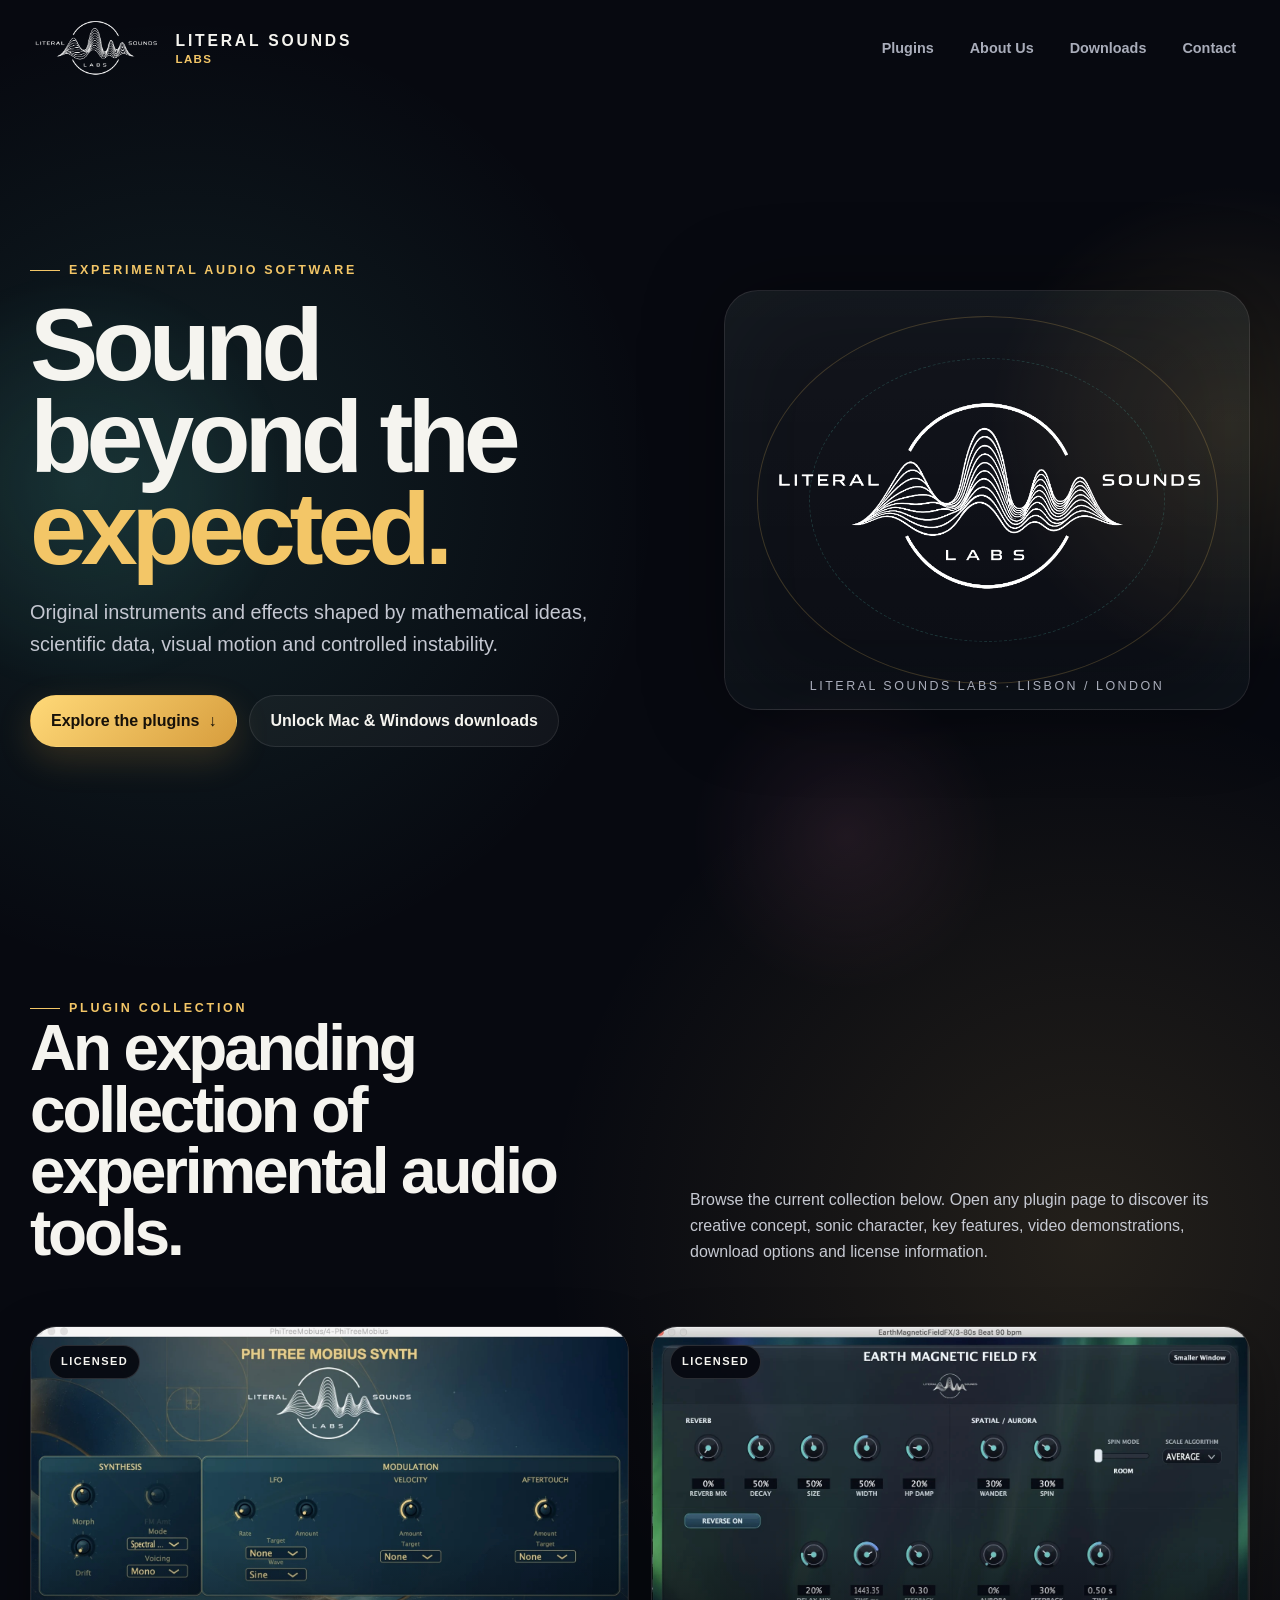
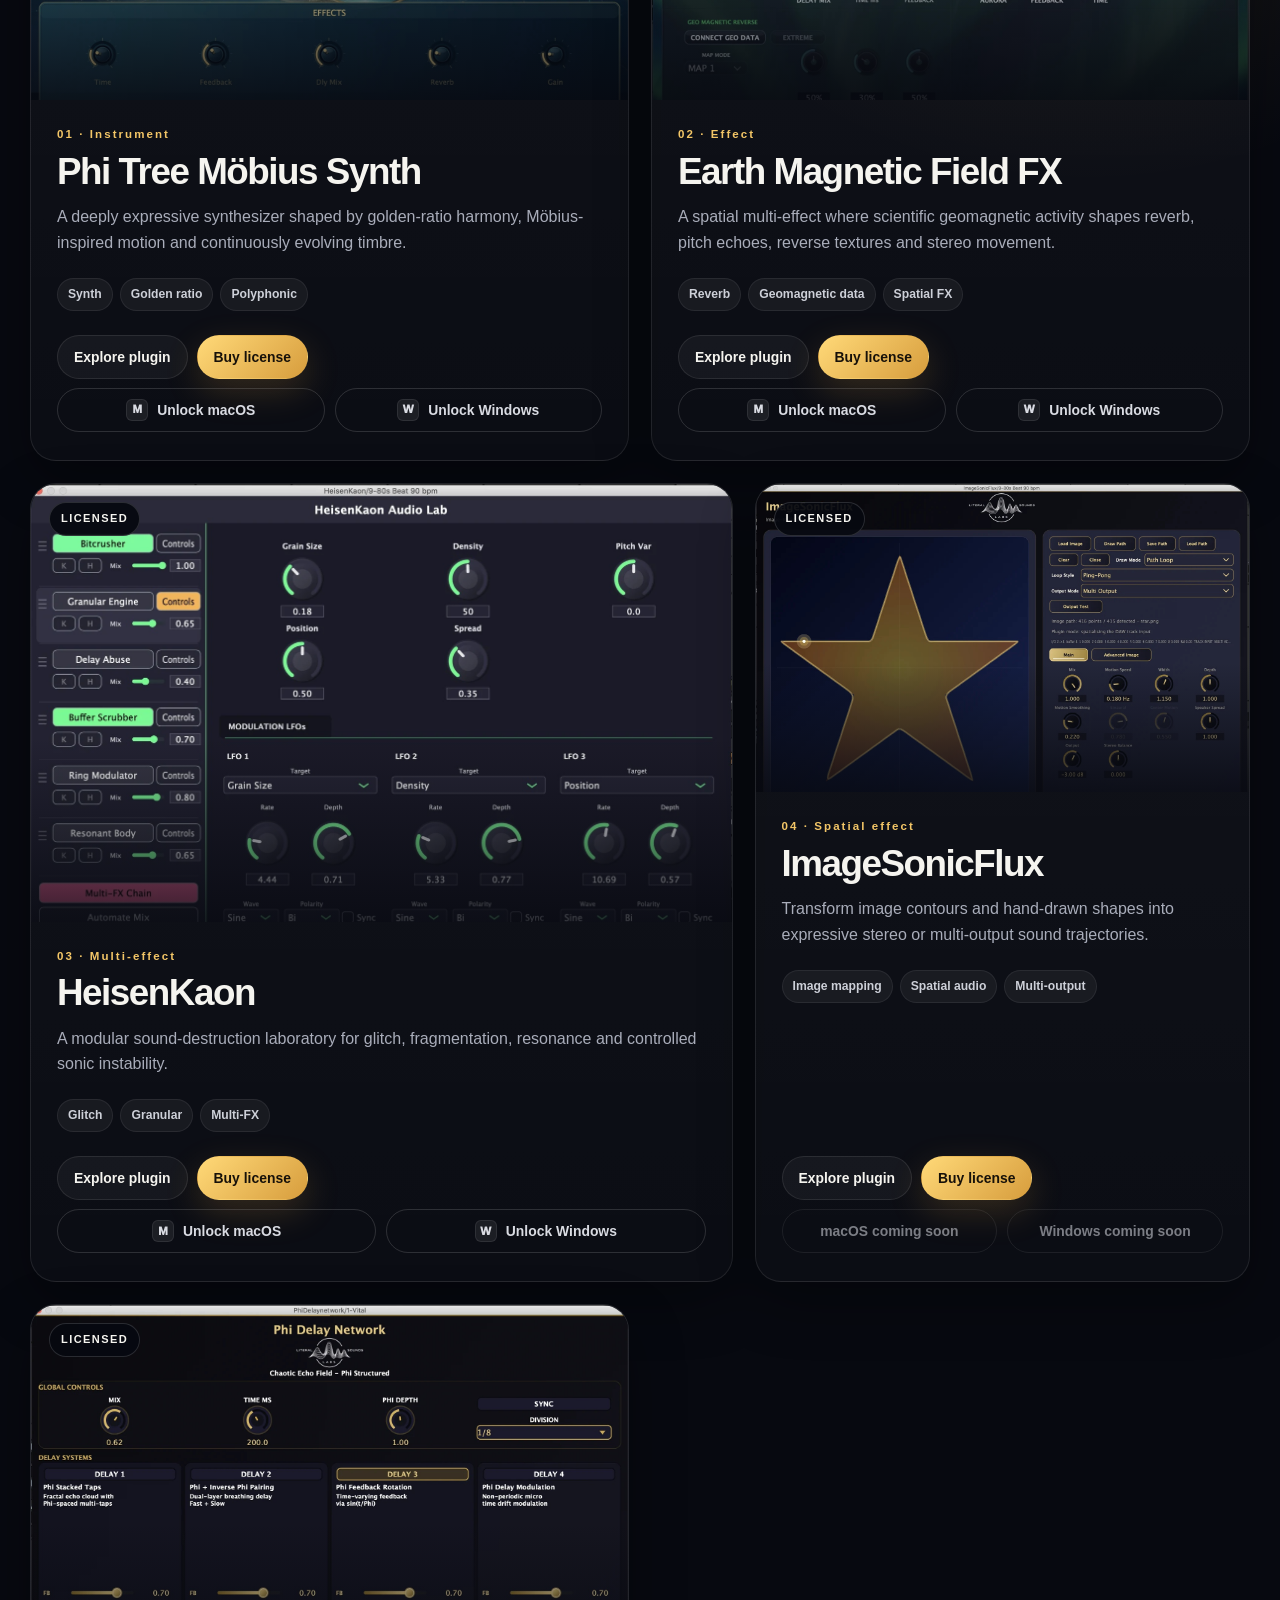
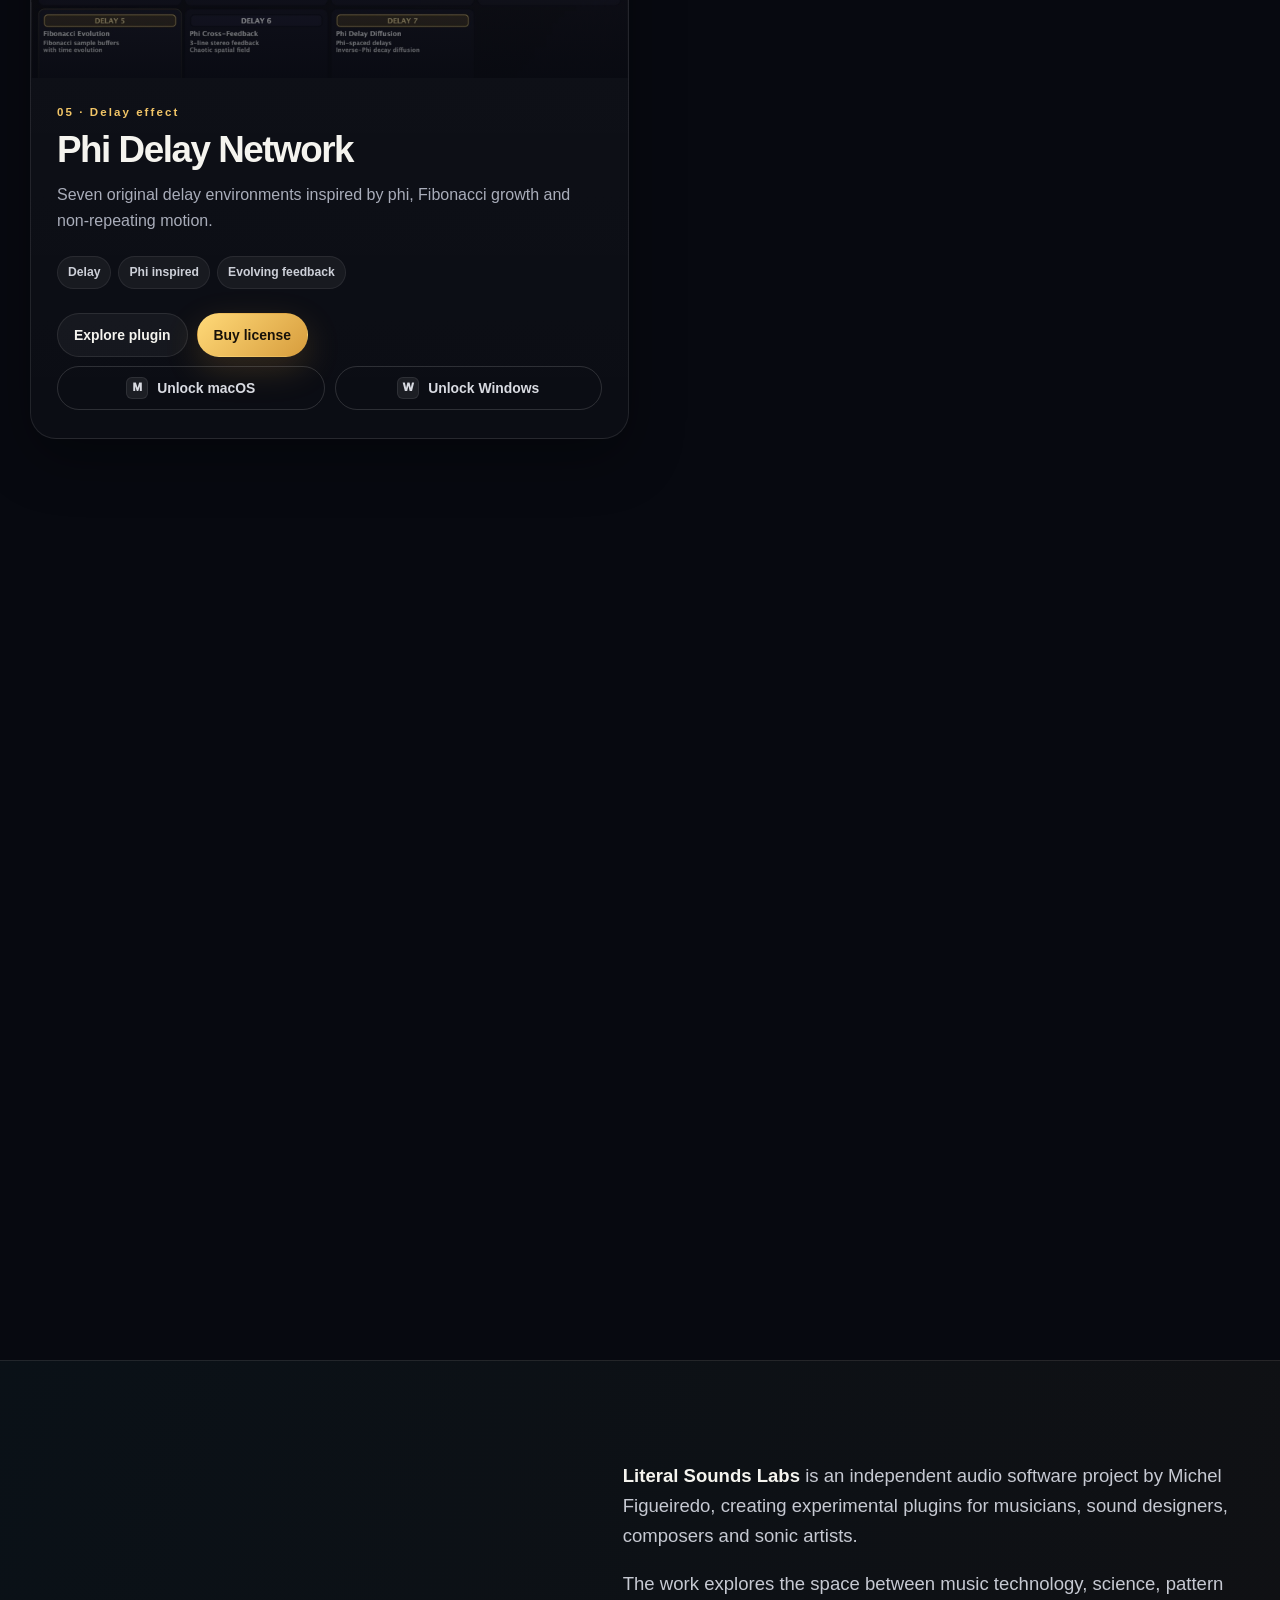
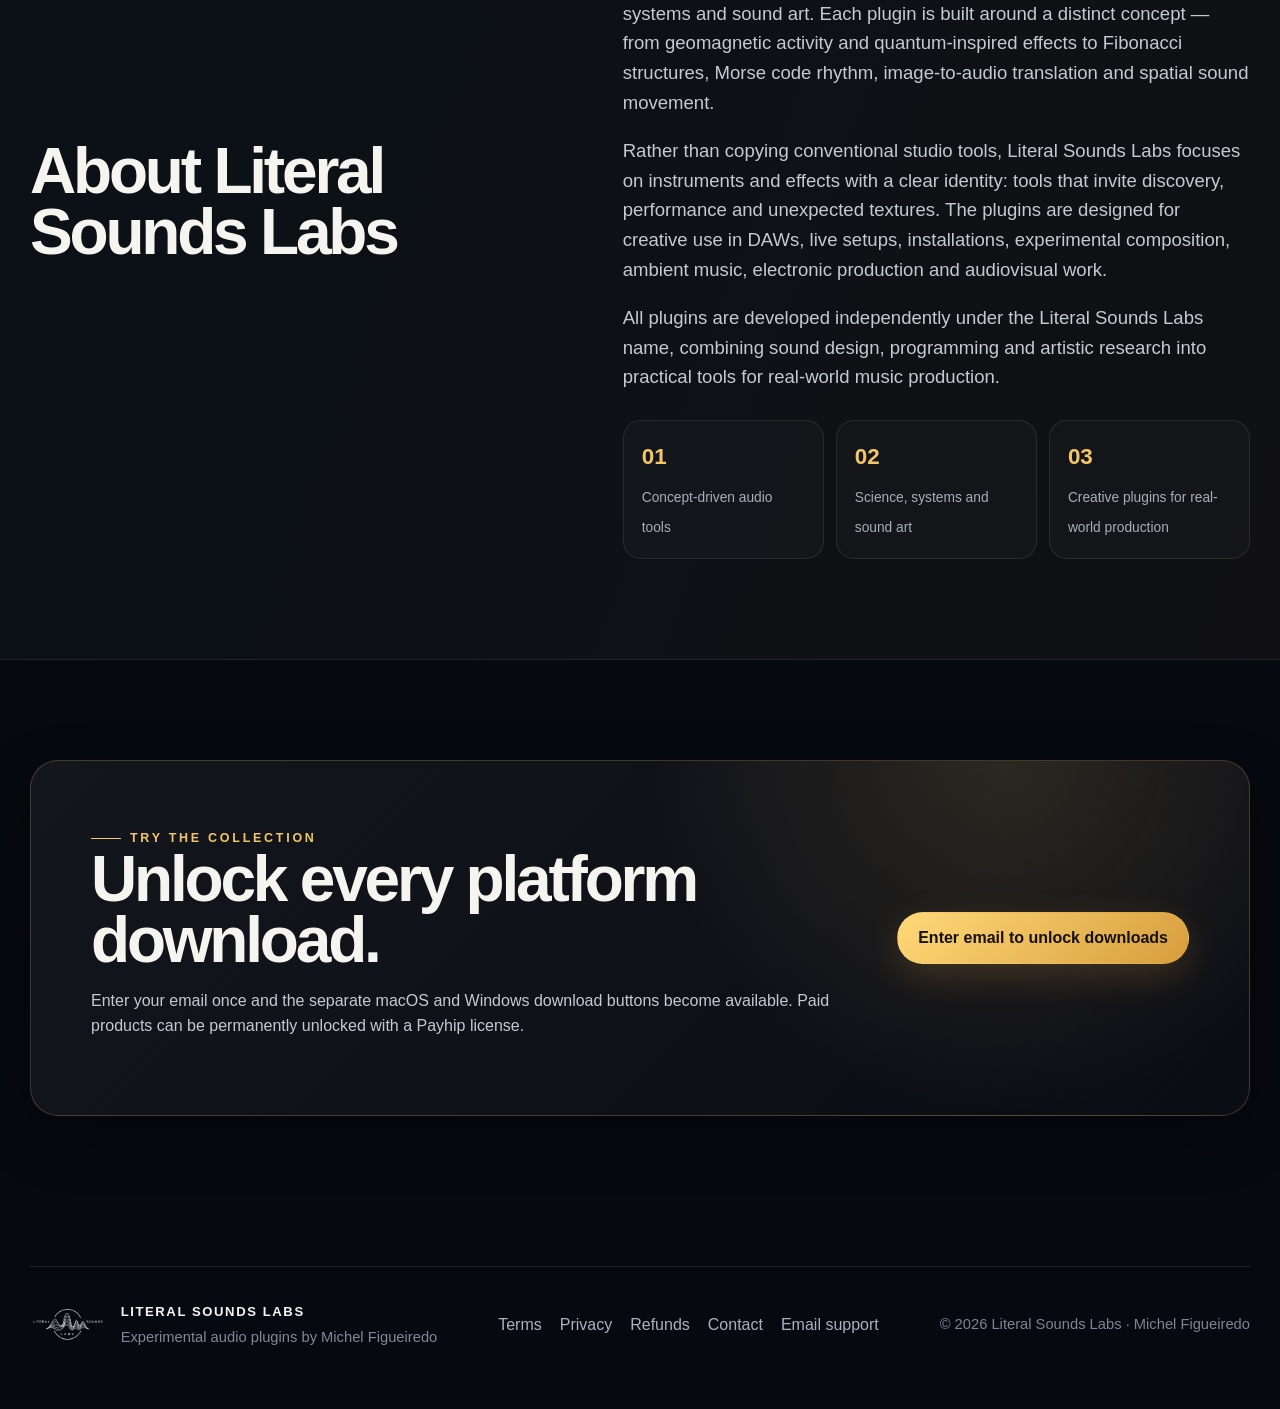
==== index.html @ cd0e37f1 "Add files via upload" ====
<!DOCTYPE html>

<html lang="en">
<head>
<meta charset="utf-8"/>
<meta content="width=device-width, initial-scale=1" name="viewport"/>
<meta content="#090b12" name="theme-color"/>
<meta content="Experimental audio plugins by Literal Sounds Labs: geometry, data, instability and sound." name="description"/>
<meta content="Literal Sounds Labs — Audio Plugins" property="og:title"/>
<meta content="Experimental audio plugins by Literal Sounds Labs: geometry, data, instability and sound." property="og:description"/>
<meta content="website" property="og:type"/>
<title>Literal Sounds Labs — Audio Plugins</title>
<link href="favicon.svg" rel="icon" type="image/svg+xml"/>
<link href="assets/styles.css" rel="stylesheet"/>
</head>
<body class="">
<header class="site-header" id="siteHeader">
<nav aria-label="Main navigation" class="nav">
<a aria-label="Literal Sounds Labs home" class="brand" href="index.html">
<img alt="Literal Sounds Labs logo" class="brand-logo" src="literalSoundsLogo.png"/>
<span class="brand-label"><strong>Literal Sounds</strong><span>Labs</span></span>
</a>
<div class="nav-links"><a href="index.html#plugins">Plugins</a><a class="optional-link" href="index.html#about">About Us</a><a class="optional-link" href="index.html#downloads">Downloads</a><a class="contact-nav-link" href="contact.html">Contact</a></div>
</nav>
</header>
<section class="hero" id="top">
<div class="orb orb-a"></div><div class="orb orb-b"></div><div class="orb orb-c"></div>
<div class="hero-grid section-inner">
<div class="hero-copy reveal">
<span class="eyebrow">Experimental audio software</span>
<h1>Sound beyond the <em>expected.</em></h1>
<p>Original instruments and effects shaped by mathematical ideas, scientific data, visual motion and controlled instability.</p>
<div class="hero-actions">
<a class="btn btn-primary" href="#plugins">Explore the plugins <span aria-hidden="true">↓</span></a>
<button class="btn btn-secondary" onclick="openUnlockDialog('')" type="button">Unlock Mac &amp; Windows downloads</button>
</div>
</div>
<div aria-hidden="true" class="hero-visual reveal">
<div class="hero-logo-panel">
<img alt="Literal Sounds Labs logo" src="literalSoundsLogo.png"/>
<div class="signal-caption">Literal Sounds Labs · Lisbon / London</div>
</div>
</div>
</div>
</section>
<main class="page-shell">
<section class="section" id="plugins">
<div class="section-inner">
<div class="collection-intro reveal">
<div>
<span class="eyebrow">Plugin collection</span>
<h2>An expanding collection of experimental audio tools.</h2>
</div>
<p>Browse the current collection below. Open any plugin page to discover its creative concept, sonic character, key features, video demonstrations, download options and license information.</p>
</div>
<div class="grid-12">
<article class="plugin-card reveal">
<div class="card-media">
<img alt="Phi Tree Möbius Synth plugin interface" loading="lazy" src="assets/phi-tree-mobius-synth.jpg"/>
<span class="card-badge">Licensed</span>
</div>
<div class="card-body">
<span class="card-index">01 · Instrument</span>
<h3>Phi Tree Möbius Synth</h3>
<p>A deeply expressive synthesizer shaped by golden-ratio harmony, Möbius-inspired motion and continuously evolving timbre.</p>
<div class="chips"><span class="chip">Synth</span><span class="chip">Golden ratio</span><span class="chip">Polyphonic</span></div>
<div class="card-actions">
<a class="btn btn-secondary" href="plugins/phi-tree-mobius/">Explore plugin</a>
<div class="platform-downloads compact"><button class="btn btn-ghost platform-button" data-download-trigger="" data-href="https://downloads.literalsoundslabs.com/downloads/Mac/PhiTreeMobiusSynth/PhiTreeMobiusSynth-MacOS.zip" data-locked-label="Unlock macOS" data-platform="macos" data-unlocked-label="Download macOS" type="button">Unlock macOS</button><button class="btn btn-ghost platform-button" data-download-trigger="" data-href="https://downloads.literalsoundslabs.com/downloads/Windows/PhiTreeMobiusSynth/PhiTreeMobiusSynth-Windows.zip" data-locked-label="Unlock Windows" data-platform="windows" data-unlocked-label="Download Windows" type="button">Unlock Windows</button></div>
<a class="btn btn-primary" href="https://payhip.com/b/UputO" rel="noopener" target="_blank">Buy license</a>
</div>
</div>
</article>
<article class="plugin-card reveal">
<div class="card-media">
<img alt="Earth Magnetic Field FX plugin interface" loading="lazy" src="assets/emf-fx.jpg"/>
<span class="card-badge">Licensed</span>
</div>
<div class="card-body">
<span class="card-index">02 · Effect</span>
<h3>Earth Magnetic Field FX</h3>
<p>A spatial multi-effect where scientific geomagnetic activity shapes reverb, pitch echoes, reverse textures and stereo movement.</p>
<div class="chips"><span class="chip">Reverb</span><span class="chip">Geomagnetic data</span><span class="chip">Spatial FX</span></div>
<div class="card-actions">
<a class="btn btn-secondary" href="plugins/emf-fx/">Explore plugin</a>
<div class="platform-downloads compact"><button class="btn btn-ghost platform-button" data-download-trigger="" data-href="https://downloads.literalsoundslabs.com/downloads/Mac/EarthMagneticFieldFX/EarthMagneticFieldFX-MacOS.zip" data-locked-label="Unlock macOS" data-platform="macos" data-unlocked-label="Download macOS" type="button">Unlock macOS</button><button class="btn btn-ghost platform-button" data-download-trigger="" data-href="https://downloads.literalsoundslabs.com/downloads/Windows/EarthMagneticFieldFX/EarthMagneticFieldFX-Windows.zip" data-locked-label="Unlock Windows" data-platform="windows" data-unlocked-label="Download Windows" type="button">Unlock Windows</button></div>
<a class="btn btn-primary" href="https://payhip.com/b/wJB0x" rel="noopener" target="_blank">Buy license</a>
</div>
</div>
</article>
<article class="plugin-card reveal">
<div class="card-media">
<img alt="HeisenKaon Audio Lab plugin interface" loading="lazy" src="assets/heisenkaon.jpg"/>
<span class="card-badge">Licensed</span>
</div>
<div class="card-body">
<span class="card-index">03 · Multi-effect</span>
<h3>HeisenKaon</h3>
<p>A modular sound-destruction laboratory for glitch, fragmentation, resonance and controlled sonic instability.</p>
<div class="chips"><span class="chip">Glitch</span><span class="chip">Granular</span><span class="chip">Multi-FX</span></div>
<div class="card-actions">
<a class="btn btn-secondary" href="plugins/heisenkaon/">Explore plugin</a>
<div class="platform-downloads compact"><button class="btn btn-ghost platform-button" data-download-trigger="" data-href="https://downloads.literalsoundslabs.com/downloads/Mac/HeisenKaon/HeisenKaon-MacOS.zip" data-locked-label="Unlock macOS" data-platform="macos" data-unlocked-label="Download macOS" type="button">Unlock macOS</button><button class="btn btn-ghost platform-button" data-download-trigger="" data-href="https://downloads.literalsoundslabs.com/downloads/Windows/HeisenKaon/HeisenKaon-Windows.zip" data-locked-label="Unlock Windows" data-platform="windows" data-unlocked-label="Download Windows" type="button">Unlock Windows</button></div>
<a class="btn btn-primary" href="https://payhip.com/b/tfrmU" rel="noopener" target="_blank">Buy license</a>
</div>
</div>
</article>
<article class="plugin-card reveal">
<div class="card-media">
<img alt="ImageSonicFlux plugin interface with a star path" loading="lazy" src="assets/image-sonic-flux.jpg"/>
<span class="card-badge">Licensed</span>
</div>
<div class="card-body">
<span class="card-index">04 · Spatial effect</span>
<h3>ImageSonicFlux</h3>
<p>Transform image contours and hand-drawn shapes into expressive stereo or multi-output sound trajectories.</p>
<div class="chips"><span class="chip">Image mapping</span><span class="chip">Spatial audio</span><span class="chip">Multi-output</span></div>
<div class="card-actions">
<a class="btn btn-secondary" href="plugins/image-sonic-flux/">Explore plugin</a>
<div class="platform-downloads compact"><button class="btn btn-ghost platform-button unavailable-download" disabled="" type="button">macOS coming soon</button><button class="btn btn-ghost platform-button unavailable-download" disabled="" type="button">Windows coming soon</button></div>
<a class="btn btn-primary" href="https://payhip.com/b/Zqare" rel="noopener" target="_blank">Buy license</a>
</div>
</div>
</article>
<article class="plugin-card reveal">
<div class="card-media">
<img alt="Phi Delay Network plugin interface" loading="lazy" src="assets/phi-delay-network.jpg"/>
<span class="card-badge">Licensed</span>
</div>
<div class="card-body">
<span class="card-index">05 · Delay effect</span>
<h3>Phi Delay Network</h3>
<p>Seven original delay environments inspired by phi, Fibonacci growth and non-repeating motion.</p>
<div class="chips"><span class="chip">Delay</span><span class="chip">Phi inspired</span><span class="chip">Evolving feedback</span></div>
<div class="card-actions">
<a class="btn btn-secondary" href="plugins/phi-delay-network/">Explore plugin</a>
<div class="platform-downloads compact"><button class="btn btn-ghost platform-button" data-download-trigger="" data-href="https://downloads.literalsoundslabs.com/downloads/Mac/PhiDelayNetwork/PhiDelayNetwork-MacOS.zip" data-locked-label="Unlock macOS" data-platform="macos" data-unlocked-label="Download macOS" type="button">Unlock macOS</button><button class="btn btn-ghost platform-button" data-download-trigger="" data-href="https://downloads.literalsoundslabs.com/downloads/Windows/PhiDelayNetwork/PhiDelayNetwork-Windows.zip" data-locked-label="Unlock Windows" data-platform="windows" data-unlocked-label="Download Windows" type="button">Unlock Windows</button></div>
<a class="btn btn-primary" href="https://payhip.com/b/w4rlF" rel="noopener" target="_blank">Buy license</a>
</div>
</div>
</article>
<article class="plugin-card reveal">
<div class="card-media">
<img alt="Morse Code Rhythmizer audio effect interface" loading="lazy" src="assets/morse-code-rhythmizer.jpg"/>
<span class="card-badge free">Free</span>
</div>
<div class="card-body">
<span class="card-index">06 · Free audio effect</span>
<h3>Morse Code Rhythmizer</h3>
<p>Transform incoming audio into Morse-code-driven rhythmic patterns without generating any sound of its own.</p>
<div class="chips"><span class="chip">Free</span><span class="chip">Audio effect</span><span class="chip">Morse rhythm</span></div>
<div class="card-actions">
<a class="btn btn-secondary" href="plugins/morse-code-rhythmizer/">Explore plugin</a>
<div class="platform-downloads compact"><button class="btn btn-ghost platform-button" data-download-trigger="" data-href="https://downloads.literalsoundslabs.com/downloads/Mac/MorseRhythmizer/MorseRhythmizer-MacOS.zip" data-locked-label="Unlock macOS" data-platform="macos" data-unlocked-label="Download macOS" type="button">Unlock macOS</button><button class="btn btn-ghost platform-button" data-download-trigger="" data-href="https://downloads.literalsoundslabs.com/downloads/Windows/MorseRhythmizer/MorseRhythmizer-Windows.zip" data-locked-label="Unlock Windows" data-platform="windows" data-unlocked-label="Download Windows" type="button">Unlock Windows</button></div>
</div>
</div>
</article>
<article class="plugin-card reveal">
<div class="card-media">
<img alt="Morse Code Sonifier synthesizer interface" loading="lazy" src="assets/morse-code-sonifier.jpg"/>
<span class="card-badge">Licensed</span>
</div>
<div class="card-body">
<span class="card-index">07 · Instrument</span>
<h3>Morse Code Sonifier</h3>
<p>A three-oscillator synthesizer that turns text and Morse code into playable rhythmic sequences, layered drums and evolving modulation.</p>
<div class="chips"><span class="chip">Synth</span><span class="chip">Morse code</span><span class="chip">Sequencer</span></div>
<div class="card-actions">
<a class="btn btn-secondary" href="plugins/morse-code-sonifier/">Explore plugin</a>
<div class="platform-downloads compact"><button class="btn btn-ghost platform-button" data-download-trigger="" data-href="https://downloads.literalsoundslabs.com/downloads/Mac/MorseSonifier/MorseSonifier-MacOS.zip" data-locked-label="Unlock macOS" data-platform="macos" data-unlocked-label="Download macOS" type="button">Unlock macOS</button><button class="btn btn-ghost platform-button" data-download-trigger="" data-href="https://downloads.literalsoundslabs.com/downloads/Windows/MorseSonifier/MorseSonifier-Windows.zip" data-locked-label="Unlock Windows" data-platform="windows" data-unlocked-label="Download Windows" type="button">Unlock Windows</button></div>
<a class="btn btn-primary" href="https://payhip.com/b/F7Gh2" rel="noopener" target="_blank">Buy license</a>
</div>
</div>
</article>
</div>
</div>
</section>
<section class="section manifesto" id="about">
<div class="section-inner manifesto-grid">
<h2 class="reveal">About Literal Sounds Labs</h2>
<div class="manifesto-copy reveal">
<p><strong>Literal Sounds Labs</strong> is an independent audio software project by Michel Figueiredo, creating experimental plugins for musicians, sound designers, composers and sonic artists.</p>
<p>The work explores the space between music technology, science, pattern systems and sound art. Each plugin is built around a distinct concept — from geomagnetic activity and quantum-inspired effects to Fibonacci structures, Morse code rhythm, image-to-audio translation and spatial sound movement.</p>
<p>Rather than copying conventional studio tools, Literal Sounds Labs focuses on instruments and effects with a clear identity: tools that invite discovery, performance and unexpected textures. The plugins are designed for creative use in DAWs, live setups, installations, experimental composition, ambient music, electronic production and audiovisual work.</p>
<p>All plugins are developed independently under the Literal Sounds Labs name, combining sound design, programming and artistic research into practical tools for real-world music production.</p>
<div class="principles">
<div class="principle"><b>01</b><span>Concept-driven audio tools</span></div>
<div class="principle"><b>02</b><span>Science, systems and sound art</span></div>
<div class="principle"><b>03</b><span>Creative plugins for real-world production</span></div>
</div>
</div>
</div>
</section>
<section class="section" id="downloads">
<div class="section-inner">
<div class="unlock-cta reveal">
<div>
<span class="eyebrow">Try the collection</span>
<h2 id="unlockTitle">Unlock every platform download.</h2>
<p id="unlockText">Enter your email once and the separate macOS and Windows download buttons become available. Paid products can be permanently unlocked with a Payhip license.</p>
</div>
<button class="btn btn-primary" onclick="openUnlockDialog('')" type="button">Enter email to unlock downloads</button>
</div>
</div>
</section>
</main>
<footer>
<div class="footer-inner">
<div class="footer-brand">
<img alt="Literal Sounds Labs logo" src="literalSoundsLogo.png"/>
<div class="footer-brand-text">
<strong>Literal Sounds Labs</strong>
<span>Experimental audio plugins by Michel Figueiredo</span>
</div>
</div>
<div class="footer-links"><a href="terms.html">Terms</a><a href="privacy.html">Privacy</a><a href="refund.html">Refunds</a><a href="contact.html">Contact</a><a href="mailto:support@literalsoundslabs.com">Email support</a></div>
<div class="footer-meta">© <span id="year"></span> Literal Sounds Labs · Michel Figueiredo</div>
</div>
</footer>
<dialog aria-labelledby="unlockDialogTitle" id="unlockDialog">
<button aria-label="Close email form" class="dialog-close" type="button">×</button>
<div class="unlock-content">
<span class="eyebrow">Download access</span>
<h2 id="unlockDialogTitle">Unlock the plugins.</h2>
<p>Enter your email once to reveal the macOS and Windows download buttons across the entire website.</p>
<form class="email-form" id="emailForm">
<label for="emailInput">Email address</label>
<input autocomplete="email" id="emailInput" name="email" placeholder="you@example.com" required="" type="email"/>
<button class="btn btn-primary" id="submitEmail" type="submit">Unlock downloads</button>
<p class="form-note">By continuing, you agree that Literal Sounds Labs may store this email for download access and occasional product news.</p>
<p aria-live="polite" class="form-message" id="formMessage"></p>
</form>
</div>
</dialog>
<script src="assets/site.js"></script>
</body>
</html>
---- assets/styles.css ----
:root {
  color-scheme: dark;
  --bg: #070910;
  --bg-soft: #0d1019;
  --panel: rgba(17, 20, 31, .78);
  --panel-solid: #11141f;
  --text: #f5f4ef;
  --muted: #a9adba;
  --gold: #f3c667;
  --gold-2: #d79d3d;
  --cyan: #65e4d3;
  --pink: #f18bb6;
  --line: rgba(255, 255, 255, .09);
  --radius: 26px;
  --shadow: 0 20px 56px rgba(0, 0, 0, .32);
  --max: 1220px;
}
* { box-sizing: border-box; }
html { scroll-behavior: smooth; }
body {
  margin: 0; min-width: 320px; color: var(--text);
  background:
    radial-gradient(circle at 14% 8%, rgba(101, 228, 211, .11), transparent 30rem),
    radial-gradient(circle at 85% 20%, rgba(243, 198, 103, .12), transparent 34rem),
    var(--bg);
  font-family: Inter, ui-sans-serif, -apple-system, BlinkMacSystemFont, "Segoe UI", sans-serif;
  line-height: 1.6; overflow-x: hidden;
}
body::before {
  content: ""; position: fixed; inset: 0; pointer-events: none; opacity: .026; z-index: 99;
  background-image: repeating-linear-gradient(0deg, rgba(255,255,255,.35) 0 1px, transparent 1px 4px),
                    repeating-linear-gradient(90deg, rgba(255,255,255,.2) 0 1px, transparent 1px 5px);
  background-size: 4px 4px, 5px 5px; transform: translateZ(0);
}
a { color: inherit; }
button, input { font: inherit; } button { color: inherit; }
img { max-width: 100%; }
:focus-visible { outline: 3px solid var(--cyan); outline-offset: 4px; }
.site-header { position: sticky; top: 0; z-index: 70; border-bottom: 1px solid transparent; transition: background .25s ease, border-color .25s ease; }
.site-header.scrolled { background: rgba(7, 9, 16, .95); border-color: var(--line); box-shadow: 0 8px 30px rgba(0,0,0,.2); }
.nav { width: min(calc(100% - 40px), var(--max)); min-height: 98px; margin: auto; display: flex; align-items: center; justify-content: space-between; gap: 24px; }
.brand { display: inline-flex; align-items: center; gap: 14px; text-decoration: none; white-space: nowrap; }
.brand-logo { display: block; height: 74px; width: auto; flex: 0 0 auto; }
.brand-label { display: inline-flex; flex-direction: column; line-height: 1; gap: 5px; text-transform: uppercase; letter-spacing: .12em; font-size: .72rem; font-weight: 900; }
.brand-label strong { font-size: .98rem; letter-spacing: .18em; color: var(--text); }
.brand-label span { color: var(--gold); }
.nav-links { display: flex; align-items: center; gap: 8px; flex-wrap: wrap; }
.nav-links a { text-decoration: none; color: var(--muted); padding: 10px 14px; border-radius: 999px; font-size: .9rem; font-weight: 700; }
.nav-links a:hover { color: var(--text); background: rgba(255,255,255,.06); }
.page-shell { position: relative; z-index: 2; }
.section { padding: 100px 20px; }
.section-tight { padding: 70px 20px; }
.section-inner { width: min(100%, var(--max)); margin: auto; }
.eyebrow { display: inline-flex; align-items: center; gap: 9px; color: var(--gold); font-size: .78rem; text-transform: uppercase; letter-spacing: .22em; font-weight: 900; }
.eyebrow::before { content: ""; width: 30px; height: 1px; background: currentColor; }
h1, h2, h3, p { margin-top: 0; }
h1 { font-size: clamp(3rem, 8vw, 6.8rem); line-height: .9; letter-spacing: -.06em; margin: 18px 0 22px; }
h1 em { color: var(--gold); font-style: normal; }
h2 { font-size: clamp(2.2rem, 5vw, 4.4rem); line-height: .96; letter-spacing: -.05em; margin-bottom: 16px; }
h3 { font-size: 1.25rem; letter-spacing: -.02em; }
p { color: #c6c9d2; }
.hero { min-height: 88svh; display: grid; place-items: center; position: relative; padding: 90px 20px 80px; }
.hero-grid { width: min(100%, var(--max)); display: grid; grid-template-columns: 1.08fr .92fr; gap: clamp(34px, 6vw, 90px); align-items: center; }
.hero-copy > p { max-width: 700px; color: #c4c7d1; font-size: clamp(1.05rem, 1.9vw, 1.24rem); }
.hero-actions { display: flex; gap: 12px; flex-wrap: wrap; margin-top: 34px; }
.btn { min-height: 50px; display: inline-flex; align-items: center; justify-content: center; gap: 9px; padding: 12px 20px; border: 1px solid transparent; border-radius: 999px; text-decoration: none; font-weight: 850; cursor: pointer; transition: transform .2s ease, background .2s ease, border-color .2s ease, opacity .2s ease; }
.btn:hover { transform: translateY(-2px); }
.btn-primary { background: linear-gradient(135deg, #ffd978, var(--gold-2)); color: #171109; box-shadow: 0 12px 35px rgba(215,157,61,.2); }
.btn-secondary { background: rgba(255,255,255,.045); border-color: var(--line); color: var(--text); }
.btn-ghost { background: transparent; border-color: rgba(255,255,255,.14); color: #d9dbe2; }
.btn[disabled] { opacity: .55; cursor: default; }
.orb { position: absolute; border-radius: 50%; pointer-events: none; opacity: .62; animation: float 11s ease-in-out infinite; z-index: -2; will-change: transform; backface-visibility: hidden; transform: translate3d(0,0,0); }
.orb-a { width: 420px; height: 420px; left: -130px; top: 22%; background: radial-gradient(circle, rgba(101,228,211,.19) 0%, rgba(101,228,211,.08) 46%, transparent 72%); }
.orb-b { width: 480px; height: 480px; right: -190px; top: 11%; background: radial-gradient(circle, rgba(243,198,103,.2) 0%, rgba(243,198,103,.08) 46%, transparent 72%); animation-delay: -4s; }
.orb-c { width: 310px; height: 310px; left: 54%; bottom: -100px; background: radial-gradient(circle, rgba(241,139,182,.15) 0%, rgba(241,139,182,.05) 46%, transparent 72%); animation-delay: -7s; }
@keyframes float { 0%,100% { transform: translate3d(0,0,0) scale(1); } 50% { transform: translate3d(0,20px,0) scale(1.055);} }
.hero-logo-panel { width: min(100%, 620px); min-height: 420px; padding: 34px; border-radius: 34px; border: 1px solid rgba(255,255,255,.1); background: linear-gradient(180deg, rgba(255,255,255,.05), rgba(255,255,255,.02)); box-shadow: inset 0 0 110px rgba(101,228,211,.04), 0 0 80px rgba(0,0,0,.35); display: grid; place-items: center; position: relative; overflow: hidden; }
.hero-logo-panel::before, .hero-logo-panel::after { content: ""; position: absolute; border-radius: 50%; inset: 6%; border: 1px solid rgba(243,198,103,.2); animation: spin 32s linear infinite; will-change: transform; transform: translateZ(0); }
.hero-logo-panel::after { inset: 16%; border-style: dashed; border-color: rgba(101,228,211,.18); animation-direction: reverse; animation-duration: 28s; }
.hero-logo-panel > img { position: relative; z-index: 2; width: min(100%, 560px); height: auto; }
@keyframes spin { to { transform: rotate(360deg); } }
.signal-caption { position: absolute; inset: auto 0 12px; text-align: center; color: var(--muted); font-size: .78rem; letter-spacing: .2em; text-transform: uppercase; z-index: 2; }
.grid-12 { display: grid; grid-template-columns: repeat(12, 1fr); gap: 22px; }
.plugin-card { grid-column: span 6; min-height: 600px; border-radius: var(--radius); border: 1px solid var(--line); overflow: hidden; background: linear-gradient(180deg, rgba(255,255,255,.045), rgba(255,255,255,.018)); box-shadow: var(--shadow); position: relative; display: flex; flex-direction: column; transition: transform .35s ease, border-color .35s ease; content-visibility: auto; contain-intrinsic-size: 620px; }
.plugin-card:nth-child(3n) { grid-column: span 7; }
.plugin-card:nth-child(3n + 1):not(:first-child) { grid-column: span 5; }
.plugin-card:hover { transform: translateY(-6px); border-color: rgba(243,198,103,.3); }
.card-media { aspect-ratio: 16/10; overflow: hidden; background: #0a0c13; position: relative; }
.card-media::after { content: ""; position: absolute; inset: auto 0 0; height: 42%; background: linear-gradient(transparent, rgba(7,9,16,.8)); }
.card-media img { width: 100%; height: 100%; object-fit: cover; object-position: top center; transition: transform .65s cubic-bezier(.2,.75,.2,1); }
.plugin-card:hover .card-media img { transform: scale(1.035); }
.card-badge { position: absolute; left: 18px; top: 18px; z-index: 2; padding: 7px 11px; border: 1px solid rgba(255,255,255,.14); border-radius: 999px; background: rgba(7,9,16,.94); font-size: .69rem; letter-spacing: .13em; text-transform: uppercase; font-weight: 900; }
.card-badge.free { color: var(--cyan); }
.card-body { padding: 25px 26px 28px; display: flex; flex: 1; flex-direction: column; }
.card-index { color: var(--gold); font-size: .72rem; letter-spacing: .18em; font-weight: 900; }
.card-body h3 { font-size: clamp(1.6rem, 3vw, 2.3rem); line-height: 1.02; letter-spacing: -.04em; margin: 9px 0 14px; }
.card-body p { color: var(--muted); margin-bottom: 22px; }
.chips { display: flex; flex-wrap: wrap; gap: 7px; margin-bottom: 24px; }
.chip { padding: 6px 10px; border-radius: 999px; background: rgba(255,255,255,.05); border: 1px solid rgba(255,255,255,.07); color: #cdd0d8; font-size: .76rem; font-weight: 750; }
.card-actions { margin-top: auto; display: flex; flex-wrap: wrap; gap: 9px; }
.card-actions .btn { min-height: 44px; padding: 9px 16px; font-size: .87rem; }
.manifesto { border-block: 1px solid var(--line); background: linear-gradient(110deg, rgba(101,228,211,.04), rgba(243,198,103,.045)); }
.manifesto-grid { display: grid; grid-template-columns: 1fr 1.2fr; gap: 70px; align-items: center; }
.manifesto-copy { color: #c6c8d1; font-size: clamp(1.04rem, 1.8vw, 1.16rem); }
.manifesto-copy strong { color: var(--text); }
.principles { display: grid; grid-template-columns: repeat(3, 1fr); gap: 12px; margin-top: 28px; }
.principle { min-height: 118px; padding: 18px; border: 1px solid var(--line); border-radius: 18px; background: rgba(255,255,255,.025); }
.principle b { display: block; color: var(--gold); font-size: 1.4rem; margin-bottom: 6px; }
.principle span { color: var(--muted); font-size: .86rem; }
.unlock-cta, .panel { border-radius: 28px; border: 1px solid rgba(255,255,255,.09); background: linear-gradient(135deg, rgba(255,255,255,.05), rgba(255,255,255,.018)); box-shadow: var(--shadow); }
.unlock-cta { display: grid; grid-template-columns: 1fr auto; gap: 24px; align-items: center; padding: clamp(28px, 5vw, 60px); border-color: rgba(243,198,103,.22); background: radial-gradient(circle at 80% 0%, rgba(243,198,103,.13), transparent 22rem), linear-gradient(135deg, rgba(255,255,255,.055), rgba(255,255,255,.018)); }
.product-hero { padding-top: 60px; }
.product-grid { width: min(100%, var(--max)); margin: auto; display: grid; grid-template-columns: 1.02fr .98fr; gap: clamp(28px, 5vw, 64px); align-items: center; }
.product-frame { border-radius: 28px; border: 1px solid rgba(255,255,255,.09); background: linear-gradient(180deg, rgba(255,255,255,.045), rgba(255,255,255,.018)); box-shadow: var(--shadow); overflow: hidden; }
.product-frame img { display: block; width: 100%; height: auto; }
.product-copy .lede { font-size: 1.1rem; color: #d0d2da; }
.product-copy .actions { display: flex; flex-wrap: wrap; gap: 12px; margin-top: 26px; }
.breadcrumb { display: flex; flex-wrap: wrap; gap: 10px; color: var(--muted); font-size: .86rem; margin-bottom: 18px; }
.breadcrumb a { color: var(--muted); text-decoration: none; }
.breadcrumb a:hover { color: var(--text); }
.content-grid { display: grid; grid-template-columns: 1.02fr .98fr; gap: 24px; align-items: start; }
.panel { padding: 26px; }
.panel h3 { color: var(--gold); text-transform: uppercase; letter-spacing: .08em; font-size: .98rem; margin-bottom: 14px; }
.feature-list, .usage-list { list-style: none; padding: 0; margin: 0; display: grid; gap: 10px; }
.feature-list li, .usage-list li { color: #c8cad2; padding-left: 22px; position: relative; }
.feature-list li::before, .usage-list li::before { content: ""; position: absolute; left: 0; top: .68em; width: 8px; height: 8px; border-radius: 50%; background: var(--cyan); box-shadow: 0 0 12px rgba(101,228,211,.45); }
.video-gallery { display: grid; gap: 16px; }
.video-gallery.has-multiple { grid-template-columns: repeat(2, minmax(0, 1fr)); }
.video-gallery.has-multiple .video-item:first-child { grid-column: 1 / -1; }
.video-item { display: grid; gap: 8px; min-width: 0; }
.video-label { color: #cfd2dc; font-size: .82rem; font-weight: 800; letter-spacing: .08em; text-transform: uppercase; }
.video-shell { aspect-ratio: 16/9; border-radius: 18px; border: 1px solid var(--line); overflow: hidden; background: #080a11; display: grid; place-items: center; position: relative; box-shadow: 0 12px 32px rgba(0,0,0,.24); }
.video-shell iframe { display: block; width: 100%; height: 100%; border: 0; }
.video-preview { width: 100%; height: 100%; padding: 0; border: 0; cursor: pointer; position: relative; display: block; overflow: hidden; background: #080a11; color: white; }
.video-preview img { display: block; width: 100%; height: 100%; object-fit: cover; transform: scale(1.01); transition: transform .35s ease, opacity .35s ease; opacity: .82; }
.video-preview::after { content: ""; position: absolute; inset: 0; background: linear-gradient(180deg, transparent 38%, rgba(0,0,0,.58)); }
.video-preview:hover img { transform: scale(1.035); opacity: .95; }
.video-play-icon { position: absolute; z-index: 2; left: 50%; top: 50%; transform: translate(-50%,-50%); width: 68px; height: 68px; border-radius: 50%; display: grid; place-items: center; border: 1px solid rgba(243,198,103,.55); background: rgba(7,9,16,.88); color: var(--gold); font-size: 1.35rem; box-shadow: 0 12px 30px rgba(0,0,0,.35); }
.video-placeholder { text-align: center; padding: 25px; color: var(--muted); }
.play-icon { width: 72px; height: 72px; margin: 0 auto 14px; border-radius: 50%; display: grid; place-items: center; border: 1px solid rgba(243,198,103,.4); background: rgba(243,198,103,.08); color: var(--gold); font-size: 1.45rem; }
.related-grid { display: grid; grid-template-columns: repeat(3, minmax(0, 1fr)); gap: 18px; }
.related-card { padding: 20px; border-radius: 22px; border: 1px solid var(--line); background: rgba(255,255,255,.025); }
.related-card h4 { margin: 8px 0 10px; font-size: 1.2rem; }
.related-card p { margin-bottom: 16px; color: var(--muted); }
.center-copy { max-width: 900px; }
.simple-page .hero { min-height: auto; padding-top: 70px; }
.simple-page .panel { max-width: 900px; margin: auto; }
footer { padding: 50px 20px 60px; color: #848895; }
.footer-inner { width: min(100%, var(--max)); margin: auto; display: flex; justify-content: space-between; gap: 24px; align-items: center; border-top: 1px solid var(--line); padding-top: 34px; }
.footer-brand { display: inline-flex; align-items: center; gap: 16px; }
.footer-brand img { height: 42px; width: auto; display: block; opacity: .94; }
.footer-brand-text { display: grid; gap: 4px; }
.footer-brand-text strong { color: var(--text); letter-spacing: .12em; text-transform: uppercase; font-size: .82rem; }
.footer-brand-text span { color: #848895; font-size: .92rem; }
.footer-links { display: flex; flex-wrap: wrap; gap: 18px; }
.footer-links a { color: #aeb1bc; text-decoration: none; }
.footer-links a:hover { color: var(--text); }
.footer-meta { color: #7f8492; font-size: .92rem; }
dialog { width: min(580px, calc(100% - 28px)); max-height: calc(100svh - 28px); padding: 0; color: var(--text); border: 1px solid rgba(255,255,255,.13); border-radius: 28px; background: #0d1019; box-shadow: 0 40px 140px rgba(0,0,0,.75); overflow: hidden; }
dialog::backdrop { background: rgba(2,3,7,.91); }
.dialog-close { position: sticky; z-index: 20; float: right; top: 14px; margin: 14px 14px -64px 0; width: 46px; height: 46px; border-radius: 50%; border: 1px solid rgba(255,255,255,.15); background: rgba(7,9,16,.96); cursor: pointer; font-size: 1.4rem; }
.unlock-content { padding: 44px clamp(22px, 6vw, 52px) 50px; }
.unlock-content h2 { font-size: clamp(2.2rem, 7vw, 3.5rem); line-height: .97; letter-spacing: -.05em; margin-bottom: 16px; }
.email-form { display: grid; gap: 12px; margin-top: 24px; }
.email-form label { font-size: .86rem; font-weight: 800; }
.email-form input { width: 100%; min-height: 56px; padding: 14px 17px; border-radius: 14px; border: 1px solid rgba(255,255,255,.13); background: #090b12; color: var(--text); }
.email-form input::placeholder { color: #696e7b; }
.form-note { font-size: .78rem; color: #7e828f !important; margin: 3px 0 0; }
.form-message { min-height: 24px; color: var(--cyan) !important; font-size: .88rem; margin: 2px 0 0; }
.reveal { opacity: 0; transform: translateY(24px); transition: opacity .65s ease, transform .65s ease; }
.reveal.visible { opacity: 1; transform: none; }
.hero.hero-paused .orb, .hero.hero-paused .hero-logo-panel::before, .hero.hero-paused .hero-logo-panel::after, body.is-scrolling .orb, body.is-scrolling .hero-logo-panel::before, body.is-scrolling .hero-logo-panel::after, body.page-hidden .orb, body.page-hidden .hero-logo-panel::before, body.page-hidden .hero-logo-panel::after { animation-play-state: paused !important; }
@media (max-width: 980px) {
  .hero-grid, .manifesto-grid, .product-grid, .content-grid, .unlock-cta { grid-template-columns: 1fr; }
  .grid-12 .plugin-card, .plugin-card:nth-child(3n), .plugin-card:nth-child(3n + 1):not(:first-child) { grid-column: span 12; min-height: 0; }
  .related-grid { grid-template-columns: 1fr; }
}
@media (max-width: 760px) {
  .nav { min-height: 84px; width: min(calc(100% - 24px), var(--max)); }
  .brand-label { display: none; } .brand-logo { height: 56px; }
  .nav-links a { padding: 8px 11px; }
  .nav-links a.optional-link { display: none; }
  .section, .section-tight { padding-inline: 14px; }
  .hero { min-height: auto; padding: 88px 18px 58px; }
  .hero-logo-panel { min-height: 300px; }
  .orb-c { display: none; }
  .card-actions { display: grid; grid-template-columns: 1fr 1fr; }
  .card-actions .btn:first-child { grid-column: 1 / -1; }
  .principles { grid-template-columns: 1fr; }
  .video-gallery.has-multiple { grid-template-columns: 1fr; }
  .video-gallery.has-multiple .video-item:first-child { grid-column: auto; }
  .footer-inner { flex-direction: column; align-items: flex-start; }
  .footer-brand { flex-direction: column; align-items: flex-start; }
}
@media (prefers-reduced-motion: reduce) {
  *, *::before, *::after { animation-duration: .001ms !important; animation-iteration-count: 1 !important; scroll-behavior: auto !important; transition-duration: .001ms !important; }
  .reveal { opacity: 1; transform: none; }
}


/* Separate platform downloads */
.platform-downloads {
  display: grid;
  grid-template-columns: repeat(2, minmax(0, 1fr));
  gap: 10px;
  min-width: min(100%, 330px);
}
.platform-downloads.compact {
  flex: 1 1 100%;
  width: 100%;
}
.platform-downloads .btn {
  width: 100%;
  white-space: nowrap;
}
.platform-button {
  position: relative;
  overflow: visible;
}
.platform-button[data-platform="macos"]::before,
.platform-button[data-platform="windows"]::before {
  display: inline-grid;
  place-items: center;
  width: 20px;
  height: 20px;
  border-radius: 6px;
  font-size: .72rem;
  font-weight: 950;
  line-height: 1;
  background: rgba(255,255,255,.07);
  border: 1px solid rgba(255,255,255,.08);
}
.platform-button[data-platform="macos"]::before { content: "M"; }
.platform-button[data-platform="windows"]::before { content: "W"; }
.platform-button.recommended {
  border-color: rgba(101,228,211,.52);
  box-shadow: 0 0 0 1px rgba(101,228,211,.08), 0 10px 24px rgba(101,228,211,.08);
}
.product-copy .platform-button.recommended::after,
.unlock-cta .platform-button.recommended::after {
  content: "Recommended";
  position: absolute;
  right: 12px;
  top: -9px;
  padding: 2px 7px;
  border-radius: 999px;
  color: #09110f;
  background: var(--cyan);
  font-size: .56rem;
  letter-spacing: .08em;
  text-transform: uppercase;
  font-weight: 950;
}
.card-actions .platform-downloads { order: 3; }
.card-actions > .btn-primary { order: 2; }
.card-actions > .btn-secondary { order: 1; }
.product-copy .actions .platform-downloads { flex: 1 1 330px; max-width: 390px; }
.unlock-cta .platform-downloads { min-width: min(100%, 360px); }
@media (max-width: 560px) {
  .platform-downloads { grid-template-columns: 1fr; width: 100%; min-width: 0; }
  .product-copy .actions .platform-downloads { max-width: none; }
  .product-copy .platform-button.recommended::after,
  .unlock-cta .platform-button.recommended::after { right: 10px; }
}

.installation-links {
  width: 100%;
  margin-top: 8px;
  color: var(--muted);
  font-size: .82rem;
}
.installation-links a {
  color: var(--cyan);
  text-decoration: none;
  font-weight: 750;
}
.installation-links a:hover { text-decoration: underline; }
.unavailable-download,
.unavailable-download:hover {
  opacity: .48;
  cursor: not-allowed;
  transform: none;
}


/* Performance and mobile optimisation — July 2026 */
html { scroll-behavior: auto; }
body { background-attachment: scroll; }
/* A fixed full-screen texture caused repainting and scroll stutter on older Safari. */
body::before { display: none; }
/* Avoid Safari layout jumps caused by content-visibility on large cards. */
.plugin-card { content-visibility: visible; contain-intrinsic-size: auto; }
/* Pause decorative motion while the page is moving. */
body.is-scrolling .orb,
body.is-scrolling .hero-logo-panel::before,
body.is-scrolling .hero-logo-panel::after { animation: none !important; }
/* Keep transitions to compositor-friendly properties. */
.plugin-card, .card-media img, .reveal, .btn { backface-visibility: hidden; }
.site-header { will-change: auto; }

@media (hover: none), (pointer: coarse) {
  .plugin-card:hover, .btn:hover { transform: none; }
  .plugin-card:hover .card-media img { transform: none; }
}

@media (max-width: 760px) {
  :root { --radius: 20px; }
  body { line-height: 1.5; }
  .site-header { background: rgba(7,9,16,.96); border-color: var(--line); }
  .nav { min-height: 84px; gap: 10px; }
  .nav-links { gap: 2px; }
  .nav-links a { font-size: .82rem; padding: 8px 9px; }
  .hero { padding: 78px 14px 44px; }
  .hero-grid { gap: 28px; }
  h1 { font-size: clamp(2.7rem, 15vw, 4.6rem); line-height: .94; }
  h2 { font-size: clamp(2rem, 11vw, 3rem); line-height: 1; }
  .hero-copy > p { font-size: 1rem; }
  .hero-actions { display: grid; grid-template-columns: 1fr; width: 100%; margin-top: 24px; }
  .hero-actions .btn { width: 100%; }
  .hero-logo-panel { min-height: 240px; padding: 22px; border-radius: 24px; }
  .hero-logo-panel::before, .hero-logo-panel::after, .orb { animation: none !important; }
  .section { padding-block: 64px; }
  .section-tight { padding-block: 48px; }
  .plugin-card { border-radius: 20px; box-shadow: 0 12px 32px rgba(0,0,0,.24); }
  .card-media { aspect-ratio: 16 / 11; }
  .card-body { padding: 21px 18px 22px; }
  .card-body h3 { font-size: clamp(1.55rem, 8vw, 2rem); }
  .card-actions { display: grid; grid-template-columns: 1fr; }
  .card-actions .btn, .platform-downloads { width: 100%; }
  .card-actions .btn:first-child { grid-column: auto; }
  .platform-downloads { grid-template-columns: 1fr; min-width: 0; }
  .manifesto-grid { gap: 32px; }
  .panel { padding: 20px 17px; }
  .product-grid { gap: 28px; }
  .product-media { border-radius: 20px; }
  .footer-links { gap: 12px 16px; }
  dialog { border-radius: 20px; }
  .unlock-content { padding: 38px 20px 34px; }
}

@media (max-width: 420px) {
  .nav-links a { font-size: .76rem; padding-inline: 7px; }
  .brand-logo { height: 52px; }
  .section, .section-tight { padding-inline: 12px; }
  .hero { padding-inline: 12px; }
  .card-body { padding-inline: 16px; }
  .chip { font-size: .7rem; }
}


/* Robust responsive layout fix — prevents horizontal overflow on narrow phones */
html, body { width: 100%; max-width: 100%; overflow-x: clip; }
main, section, header, footer, nav, div, article { min-width: 0; }
img, video, iframe, svg { max-width: 100%; }

.collection-intro {
  display: grid;
  grid-template-columns: minmax(0, 1fr) minmax(280px, 560px);
  gap: 36px;
  align-items: end;
  margin-bottom: 46px;
}
.collection-intro > *,
.hero-grid > *,
.product-grid > *,
.content-grid > *,
.manifesto-grid > *,
.unlock-cta > *,
.grid-12 > * { min-width: 0; }

h1, h2, h3, p, a, span, button {
  overflow-wrap: anywhere;
  word-break: normal;
}

@media (max-width: 980px) {
  .collection-intro { grid-template-columns: minmax(0, 1fr); gap: 18px; }
  .collection-intro p { max-width: 760px; }
}

@media (max-width: 760px) {
  .section-inner, .hero-grid, .product-grid { width: 100%; max-width: 100%; }
  .collection-intro { margin-bottom: 30px; }
  .collection-intro h2 { max-width: 100%; }
  .collection-intro p { width: 100%; max-width: none; }
  .nav { width: calc(100% - 20px); }
  .nav-links { min-width: 0; }
  .hero-logo-panel { width: 100%; }
  .plugin-card { width: 100%; max-width: 100%; }
  .card-media img { display: block; }
  .card-actions > *, .platform-downloads, .platform-downloads .btn { min-width: 0; max-width: 100%; }
  .btn { white-space: normal; text-align: center; }
  .signal-caption { padding-inline: 12px; font-size: .68rem; letter-spacing: .13em; }
}

@media (max-width: 480px) {
  .section, .section-tight { padding-left: 12px; padding-right: 12px; }
  .hero { padding-left: 12px; padding-right: 12px; }
  h1 { font-size: clamp(2.35rem, 13vw, 3.5rem); }
  h2 { font-size: clamp(1.9rem, 10vw, 2.65rem); }
  .eyebrow { font-size: .68rem; letter-spacing: .16em; }
  .hero-logo-panel { min-height: 220px; padding: 18px; }
  .card-body h3 { font-size: clamp(1.45rem, 7.5vw, 1.9rem); }
}

@media (max-width: 360px) {
  .nav-links a { font-size: .7rem; padding: 7px 5px; }
  .brand-logo { height: 48px; }
  h1 { font-size: 2.2rem; }
  h2 { font-size: 1.82rem; }
  .card-body { padding-left: 14px; padding-right: 14px; }
}

/* Contact page */
.nav-links a[aria-current="page"] {
  color: var(--text);
  background: rgba(255,255,255,.075);
  border: 1px solid rgba(255,255,255,.08);
}
.contact-page { min-height: 72vh; }
.contact-hero { padding-top: clamp(78px, 9vw, 132px); padding-bottom: 34px; }
.contact-heading { max-width: 980px; }
.contact-heading h1 { max-width: 900px; margin: 8px 0 24px; font-size: clamp(3.1rem, 7.8vw, 6.35rem); line-height: .93; }
.contact-heading > p { max-width: 780px; font-size: clamp(1rem, 1.7vw, 1.18rem); }
.contact-content-section { padding-top: 24px; }
.contact-layout {
  display: grid;
  grid-template-columns: minmax(0, 1.45fr) minmax(290px, .65fr);
  gap: 28px;
  align-items: start;
}
.contact-form-panel, .contact-details-card, .contact-tip-card { overflow: hidden; }
.contact-form-panel { padding: clamp(24px, 4vw, 42px); }
.contact-panel-heading { max-width: 680px; margin-bottom: 30px; }
.contact-panel-heading h2, .contact-details-card h2 { margin: 7px 0 10px; font-size: clamp(2rem, 4vw, 3.2rem); }
.contact-panel-heading p { margin: 0; }
.contact-form { display: grid; gap: 22px; }
.contact-form-grid {
  display: grid;
  grid-template-columns: repeat(2, minmax(0, 1fr));
  gap: 20px 18px;
}
.contact-field { display: flex; flex-direction: column; gap: 8px; min-width: 0; }
.contact-field-wide { grid-column: 1 / -1; }
.contact-field label {
  color: #e8eaf0;
  font-size: .8rem;
  font-weight: 850;
  letter-spacing: .035em;
}
.contact-field label span { color: var(--cyan); }
.contact-field input,
.contact-field select,
.contact-field textarea {
  display: block;
  width: 100%;
  min-width: 0;
  margin: 0;
  border: 1px solid rgba(255,255,255,.14);
  border-radius: 13px;
  background: rgba(5,7,12,.72);
  color: var(--text);
  padding: 14px 16px;
  font: inherit;
  line-height: 1.35;
  box-shadow: inset 0 1px 0 rgba(255,255,255,.025);
  transition: border-color .18s ease, box-shadow .18s ease, background .18s ease;
  -webkit-appearance: none;
  appearance: none;
}
.contact-field input, .contact-field select { height: 54px; }
.contact-field select {
  padding-right: 42px;
  background-image: linear-gradient(45deg, transparent 50%, #aeb3bf 50%), linear-gradient(135deg, #aeb3bf 50%, transparent 50%);
  background-position: calc(100% - 19px) 23px, calc(100% - 14px) 23px;
  background-size: 5px 5px, 5px 5px;
  background-repeat: no-repeat;
}
.contact-field textarea { min-height: 190px; resize: vertical; }
.contact-field input::placeholder, .contact-field textarea::placeholder { color: #777d8b; opacity: 1; }
.contact-field input:hover, .contact-field select:hover, .contact-field textarea:hover { border-color: rgba(255,255,255,.23); }
.contact-field input:focus, .contact-field select:focus, .contact-field textarea:focus {
  outline: none;
  border-color: rgba(101,228,211,.72);
  background: rgba(8,11,18,.95);
  box-shadow: 0 0 0 3px rgba(101,228,211,.11);
}
.contact-form-footer { display: flex; align-items: center; gap: 18px; flex-wrap: wrap; }
.contact-submit { min-width: 170px; }
.contact-form-footer .form-note { flex: 1 1 260px; margin: 0; }
.form-honeypot { position: absolute !important; left: -10000px !important; width: 1px !important; height: 1px !important; opacity: 0 !important; }
.contact-success { margin: 0; padding: 14px 16px; border: 1px solid rgba(101,228,211,.28); border-radius: 13px; background: rgba(101,228,211,.075); color: var(--cyan) !important; }
.contact-sidebar { display: grid; gap: 20px; min-width: 0; }
.contact-details-card, .contact-tip-card { padding: clamp(23px, 3vw, 31px); }
.contact-list { display: grid; gap: 0; margin: 25px 0 0; }
.contact-list > div { padding: 17px 0; border-top: 1px solid var(--line); }
.contact-list dt { color: var(--gold); font-size: .7rem; letter-spacing: .14em; text-transform: uppercase; font-weight: 900; }
.contact-list dd { margin: 6px 0 0; color: #d7d9e0; overflow-wrap: anywhere; }
.contact-list a { color: var(--text); text-decoration: none; }
.contact-list a:hover { color: var(--cyan); }
.contact-list address { font-style: normal; line-height: 1.6; }
.contact-tip-card h3 { margin-bottom: 18px; font-size: 1.35rem; }
@media (max-width: 980px) {
  .contact-layout { grid-template-columns: 1fr; }
  .contact-sidebar { grid-template-columns: repeat(2, minmax(0,1fr)); }
}
@media (max-width: 760px) {
  .contact-hero { padding-top: 52px; padding-bottom: 20px; }
  .contact-heading h1 { font-size: clamp(2.55rem, 13vw, 4.1rem); }
  .contact-content-section { padding-top: 18px; }
  .contact-form-panel { padding: 23px 17px; }
  .contact-form-grid { grid-template-columns: 1fr; gap: 16px; }
  .contact-field-wide { grid-column: auto; }
  .contact-form-footer { align-items: stretch; }
  .contact-submit { width: 100%; }
  .contact-form-footer .form-note { flex-basis: 100%; }
  .contact-sidebar { grid-template-columns: 1fr; }
  .contact-details-card, .contact-tip-card { padding: 22px 17px; }
}
@media (max-width: 380px) {
  .contact-field input, .contact-field select, .contact-field textarea { padding-left: 13px; padding-right: 13px; }
}


/* Professional legal pages */
.legal-page{min-height:72vh}.legal-hero{padding:clamp(82px,10vw,138px) 0 32px}.legal-hero-inner{max-width:980px}.legal-hero h1{max-width:900px;margin:10px 0 22px;font-size:clamp(3rem,7.5vw,6rem);line-height:.96}.legal-intro{max-width:780px;font-size:clamp(1rem,1.7vw,1.2rem);color:#c9ccd5}.legal-updated{margin-top:18px;color:#8f95a3;font-size:.82rem;letter-spacing:.04em}.legal-content-section{padding:22px 0 clamp(72px,9vw,122px)}.legal-layout{display:grid;grid-template-columns:minmax(220px,.38fr) minmax(0,1fr);gap:28px;align-items:start}.legal-summary{position:sticky;top:116px;padding:26px}.legal-summary p{margin:14px 0 22px;font-size:.95rem}.legal-summary .btn{width:100%}.legal-document{padding:clamp(24px,4.4vw,54px);min-width:0}.legal-section{padding:0 0 31px;margin:0 0 31px;border-bottom:1px solid var(--line)}.legal-section:last-child{padding-bottom:0;margin-bottom:0;border-bottom:0}.legal-section h2{margin:0 0 15px;font-size:clamp(1.35rem,2.5vw,1.85rem);line-height:1.2}.legal-section p{margin:0 0 13px;color:#c8cbd3;line-height:1.75}.legal-section p:last-child{margin-bottom:0}.legal-section ul{margin:12px 0 8px;padding-left:1.25rem;color:#c8cbd3}.legal-section li{margin:0 0 9px;padding-left:.25rem;line-height:1.65}.legal-section a{color:var(--cyan);overflow-wrap:anywhere}.legal-section strong{color:#eef0f5}.legal-section code{color:var(--gold);background:rgba(255,255,255,.05);border:1px solid rgba(255,255,255,.08);border-radius:5px;padding:.08em .35em}@media(max-width:900px){.legal-layout{grid-template-columns:1fr}.legal-summary{position:static;display:grid;grid-template-columns:1fr auto;gap:14px 20px;align-items:center}.legal-summary .eyebrow{grid-column:1/-1}.legal-summary p{margin:0}.legal-summary .btn{width:auto}}@media(max-width:620px){.legal-hero{padding-top:56px;padding-bottom:18px}.legal-hero h1{font-size:clamp(2.45rem,13vw,4rem);overflow-wrap:anywhere}.legal-layout{gap:18px}.legal-summary{display:block;padding:21px 17px}.legal-summary p{margin:13px 0 18px}.legal-summary .btn{width:100%}.legal-document{padding:25px 17px}.legal-section{padding-bottom:25px;margin-bottom:25px}.legal-section ul{padding-left:1.05rem}}
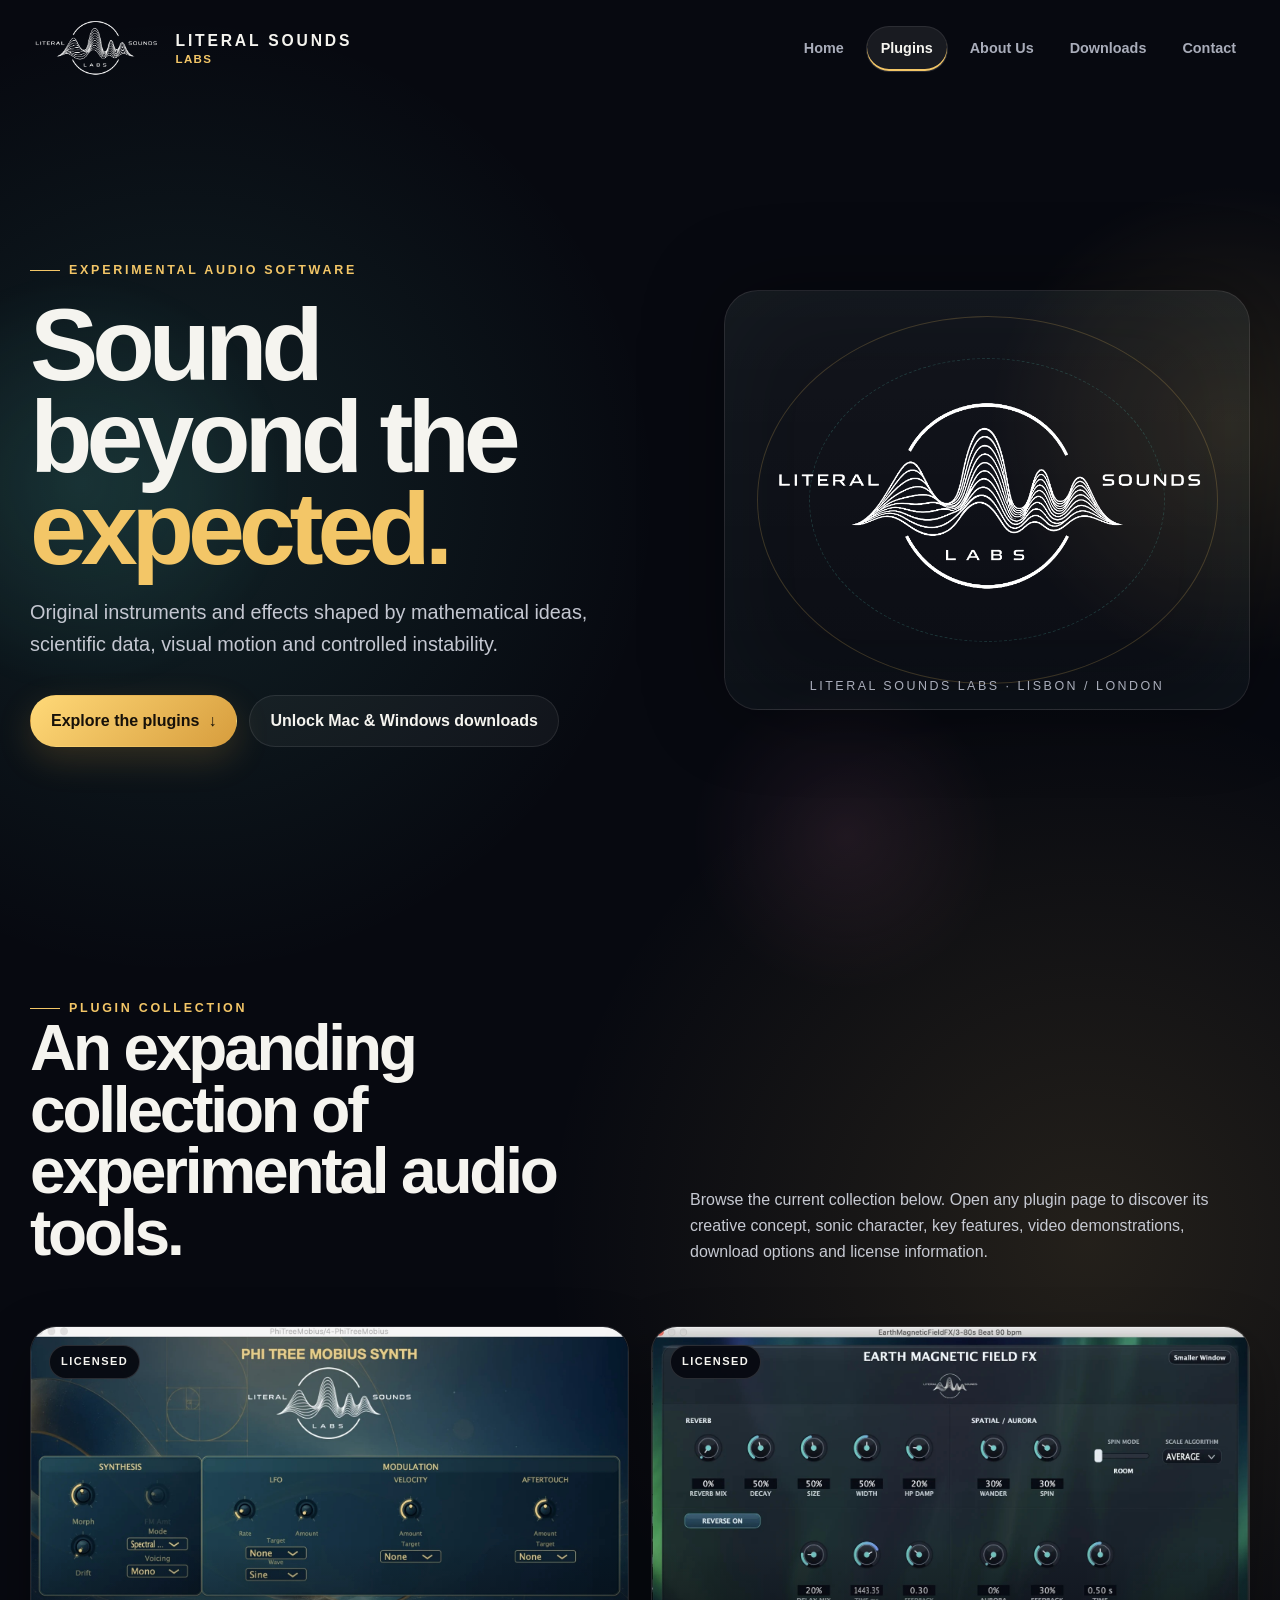
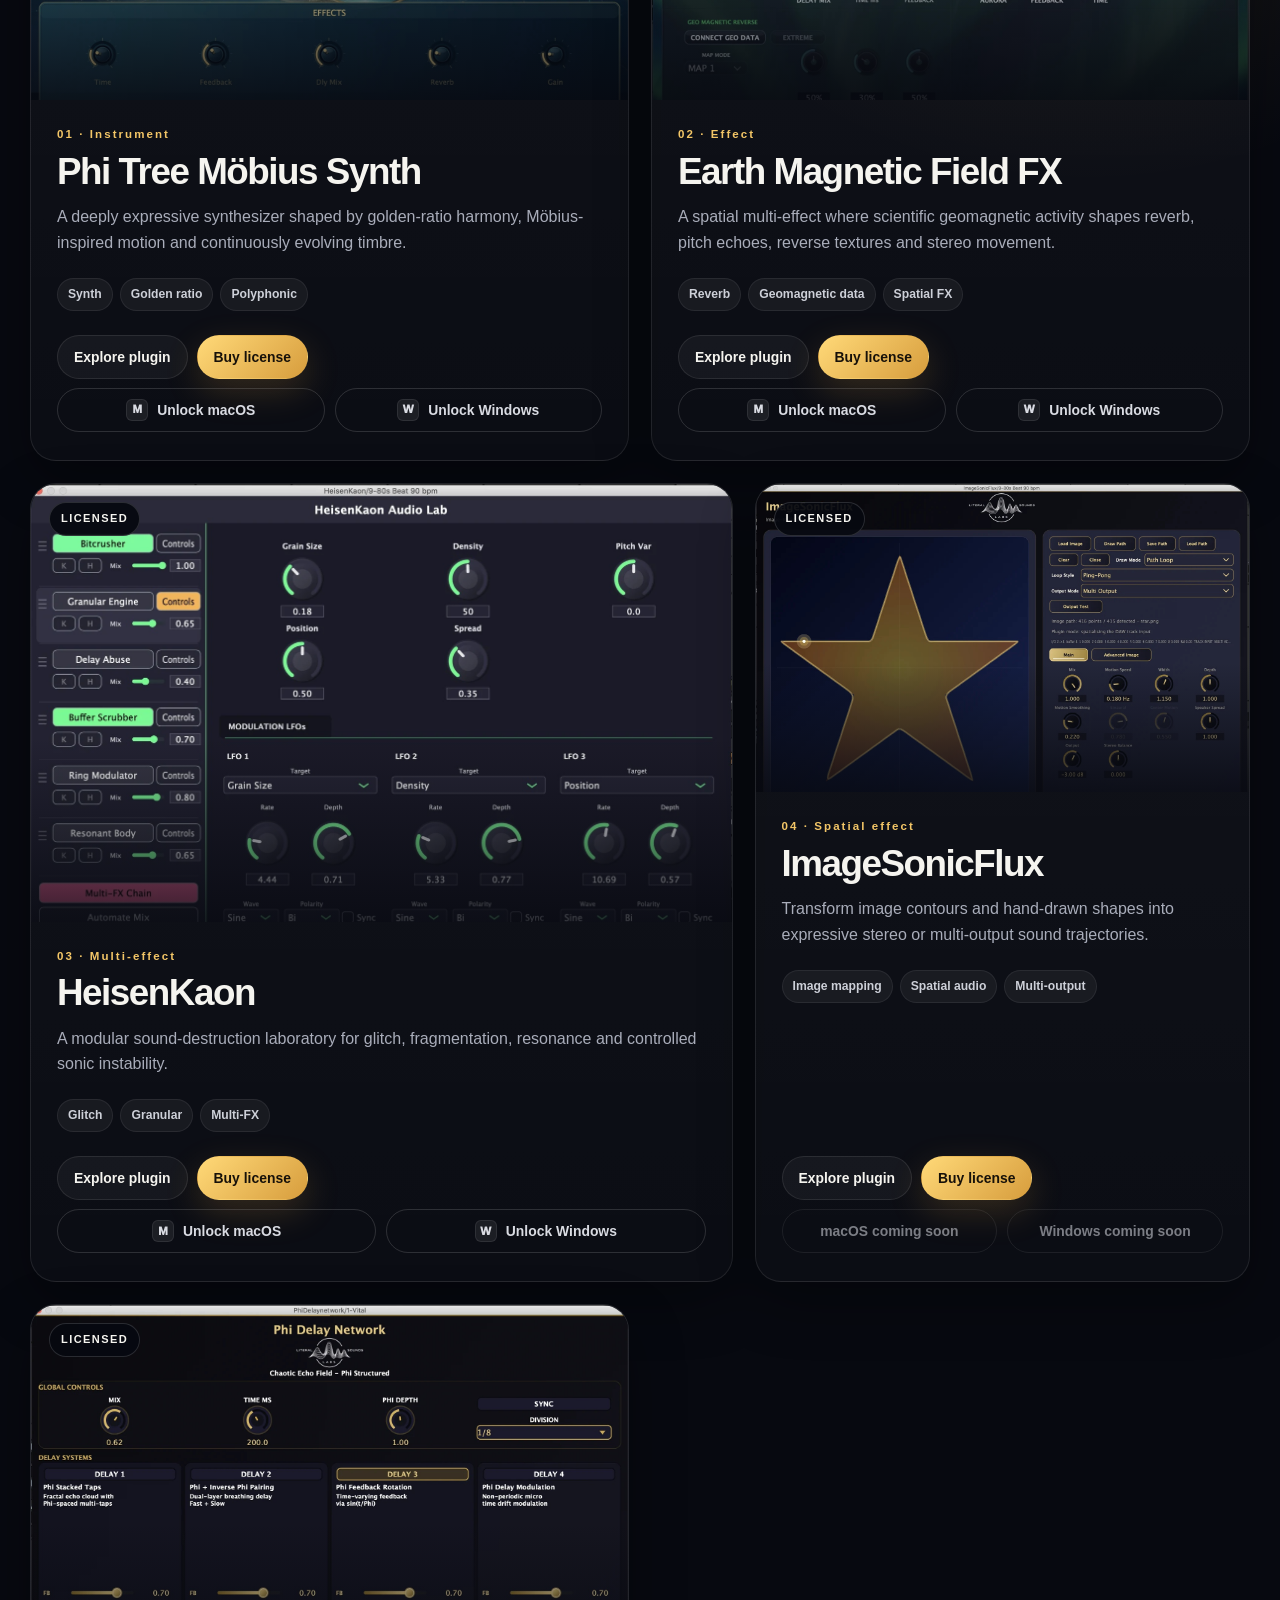
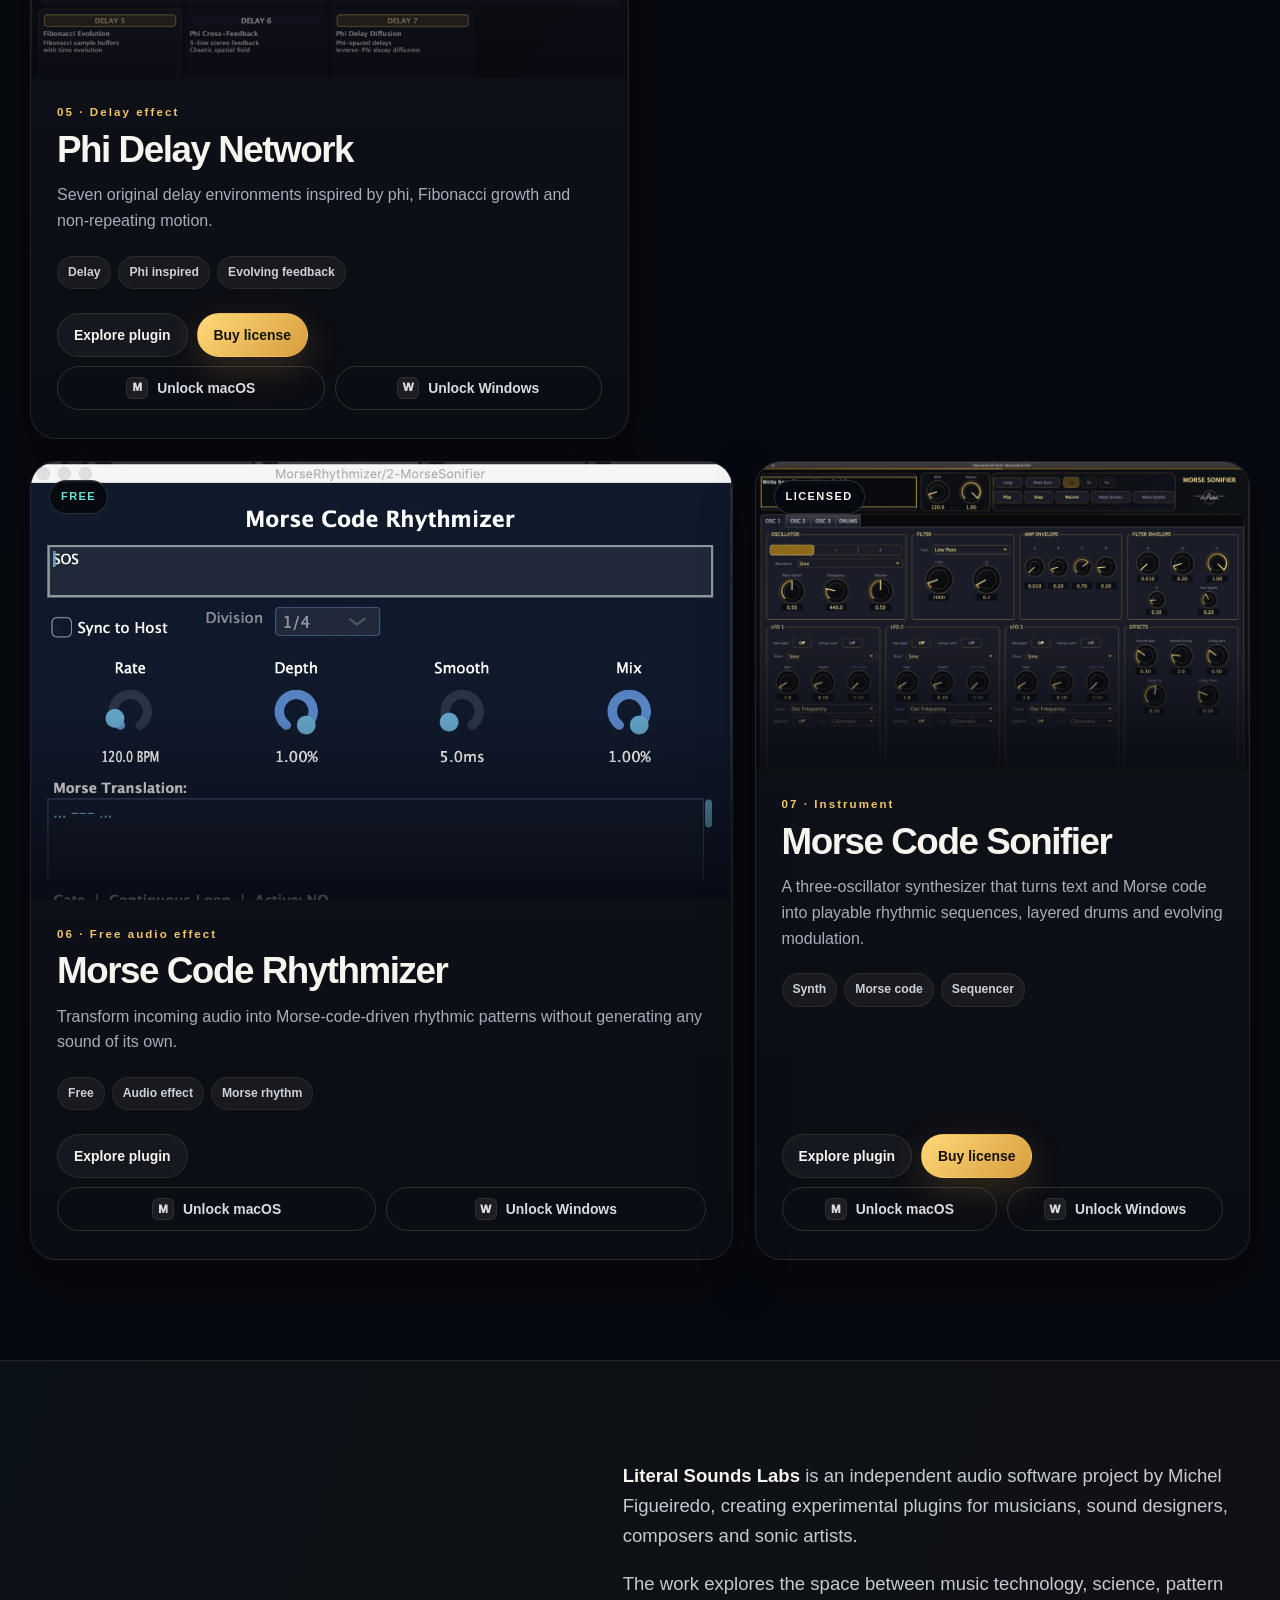
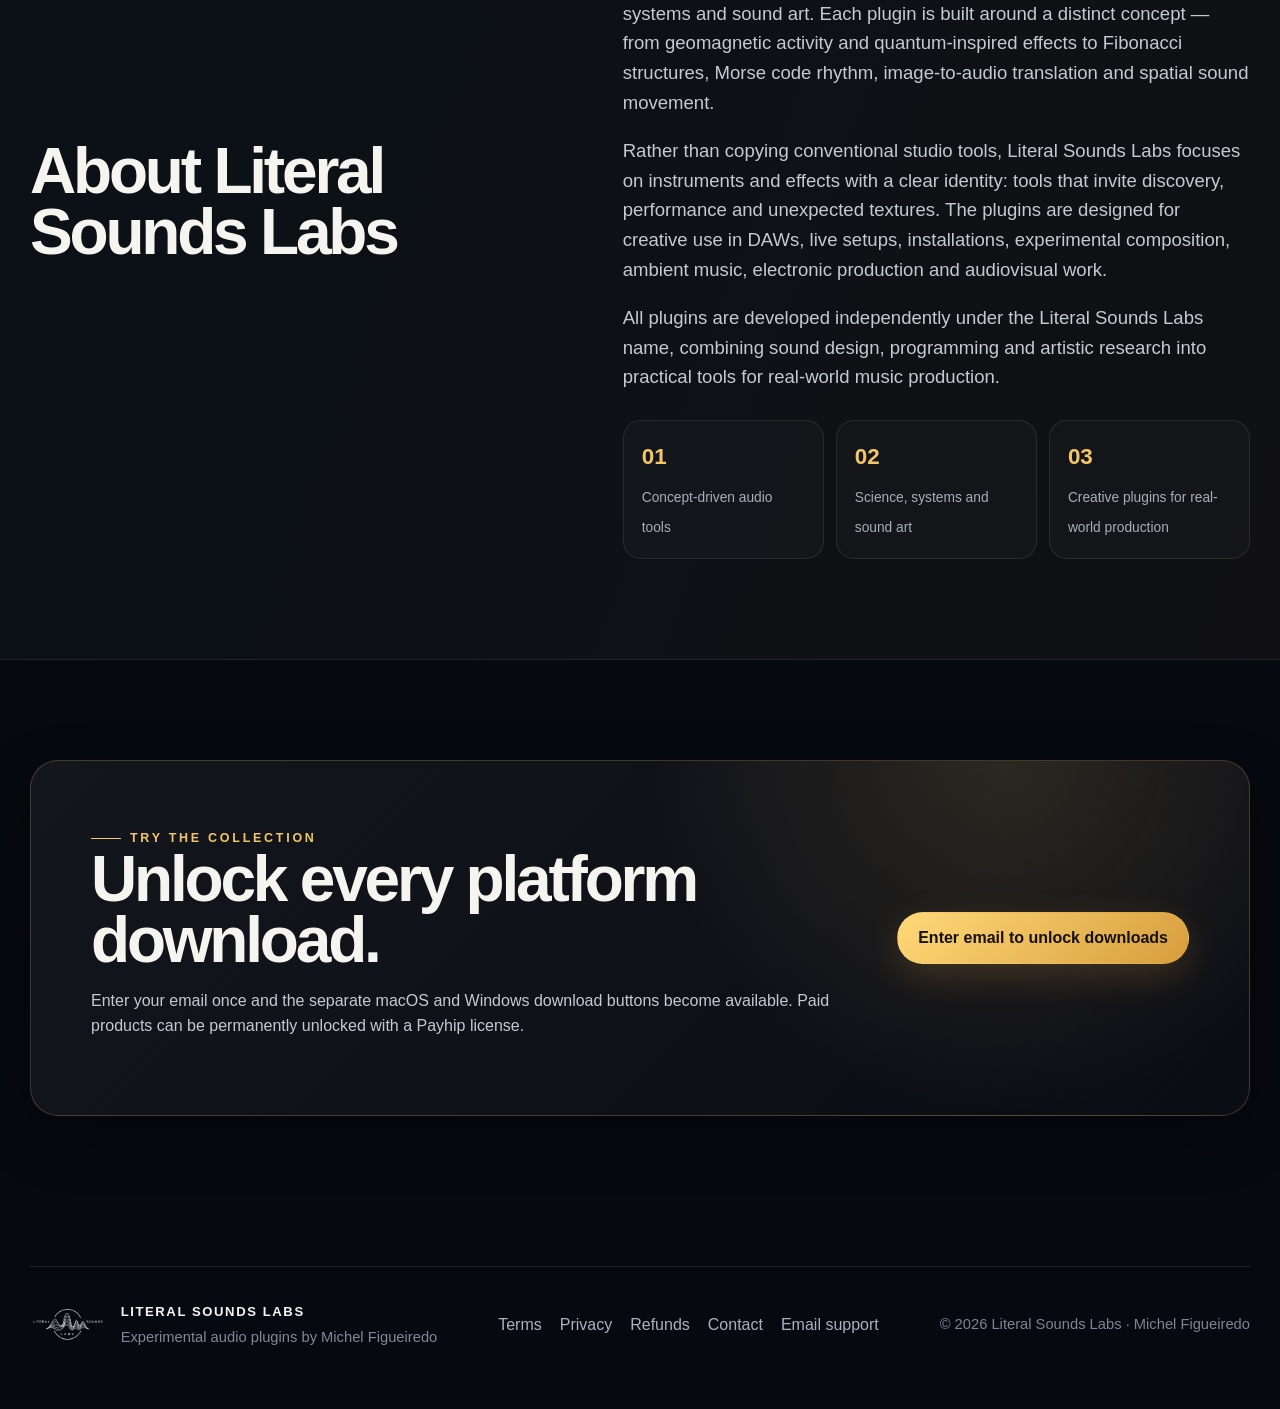
==== commit 8fad52aa: "Add files via upload" ====
--- a/index.html
+++ b/index.html
@@ -11,7 +11,7 @@
 <meta content="website" property="og:type"/>
 <title>Literal Sounds Labs — Audio Plugins</title>
 <link href="favicon.svg" rel="icon" type="image/svg+xml"/>
-<link href="assets/styles.css" rel="stylesheet"/>
+<link href="assets/styles.css?v=20260713-legal-contact-fix" rel="stylesheet"/>
 </head>
 <body class="">
 <header class="site-header" id="siteHeader">
@@ -20,7 +20,7 @@
 <img alt="Literal Sounds Labs logo" class="brand-logo" src="literalSoundsLogo.png"/>
 <span class="brand-label"><strong>Literal Sounds</strong><span>Labs</span></span>
 </a>
-<div class="nav-links"><a href="index.html#plugins">Plugins</a><a class="optional-link" href="index.html#about">About Us</a><a class="optional-link" href="index.html#downloads">Downloads</a><a class="contact-nav-link" href="contact.html">Contact</a></div>
+<div class="nav-links"><a aria-current="page" data-nav="home" href="index.html">Home</a><a data-nav="plugins" href="index.html#plugins">Plugins</a><a class="optional-link" data-nav="about" href="index.html#about">About Us</a><a class="optional-link" data-nav="downloads" href="index.html#downloads">Downloads</a><a class="contact-nav-link" data-nav="contact" href="contact.html">Contact</a></div>
 </nav>
 </header>
 <section class="hero" id="top">
@@ -213,7 +213,7 @@
 <span>Experimental audio plugins by Michel Figueiredo</span>
 </div>
 </div>
-<div class="footer-links"><a href="terms.html">Terms</a><a href="privacy.html">Privacy</a><a href="refund.html">Refunds</a><a href="contact.html">Contact</a><a href="mailto:support@literalsoundslabs.com">Email support</a></div>
+<div class="footer-links"><a href="terms.html">Terms</a><a href="privacy.html">Privacy</a><a href="refund.html">Refunds</a><a href="contact.html">Contact</a><a href="mailto:support@literalsoundslabs.com" rel="noopener noreferrer" target="_blank">Email support</a></div>
 <div class="footer-meta">© <span id="year"></span> Literal Sounds Labs · Michel Figueiredo</div>
 </div>
 </footer>
--- a/assets/styles.css
+++ b/assets/styles.css
@@ -417,6 +417,7 @@
   color: var(--text);
   background: rgba(255,255,255,.075);
   border: 1px solid rgba(255,255,255,.08);
+  box-shadow: inset 0 -2px 0 var(--gold);
 }
 .contact-page { min-height: 72vh; }
 .contact-hero { padding-top: clamp(78px, 9vw, 132px); padding-bottom: 34px; }
@@ -525,3 +526,113 @@
 
 /* Professional legal pages */
 .legal-page{min-height:72vh}.legal-hero{padding:clamp(82px,10vw,138px) 0 32px}.legal-hero-inner{max-width:980px}.legal-hero h1{max-width:900px;margin:10px 0 22px;font-size:clamp(3rem,7.5vw,6rem);line-height:.96}.legal-intro{max-width:780px;font-size:clamp(1rem,1.7vw,1.2rem);color:#c9ccd5}.legal-updated{margin-top:18px;color:#8f95a3;font-size:.82rem;letter-spacing:.04em}.legal-content-section{padding:22px 0 clamp(72px,9vw,122px)}.legal-layout{display:grid;grid-template-columns:minmax(220px,.38fr) minmax(0,1fr);gap:28px;align-items:start}.legal-summary{position:sticky;top:116px;padding:26px}.legal-summary p{margin:14px 0 22px;font-size:.95rem}.legal-summary .btn{width:100%}.legal-document{padding:clamp(24px,4.4vw,54px);min-width:0}.legal-section{padding:0 0 31px;margin:0 0 31px;border-bottom:1px solid var(--line)}.legal-section:last-child{padding-bottom:0;margin-bottom:0;border-bottom:0}.legal-section h2{margin:0 0 15px;font-size:clamp(1.35rem,2.5vw,1.85rem);line-height:1.2}.legal-section p{margin:0 0 13px;color:#c8cbd3;line-height:1.75}.legal-section p:last-child{margin-bottom:0}.legal-section ul{margin:12px 0 8px;padding-left:1.25rem;color:#c8cbd3}.legal-section li{margin:0 0 9px;padding-left:.25rem;line-height:1.65}.legal-section a{color:var(--cyan);overflow-wrap:anywhere}.legal-section strong{color:#eef0f5}.legal-section code{color:var(--gold);background:rgba(255,255,255,.05);border:1px solid rgba(255,255,255,.08);border-radius:5px;padding:.08em .35em}@media(max-width:900px){.legal-layout{grid-template-columns:1fr}.legal-summary{position:static;display:grid;grid-template-columns:1fr auto;gap:14px 20px;align-items:center}.legal-summary .eyebrow{grid-column:1/-1}.legal-summary p{margin:0}.legal-summary .btn{width:auto}}@media(max-width:620px){.legal-hero{padding-top:56px;padding-bottom:18px}.legal-hero h1{font-size:clamp(2.45rem,13vw,4rem);overflow-wrap:anywhere}.legal-layout{gap:18px}.legal-summary{display:block;padding:21px 17px}.legal-summary p{margin:13px 0 18px}.legal-summary .btn{width:100%}.legal-document{padding:25px 17px}.legal-section{padding-bottom:25px;margin-bottom:25px}.legal-section ul{padding-left:1.05rem}}
+
+
+/* Final contact + legal layout corrections */
+.contact-page .contact-layout {
+  display: grid !important;
+  grid-template-columns: minmax(0, 1.35fr) minmax(300px, .65fr) !important;
+  gap: 32px !important;
+  align-items: start !important;
+}
+.contact-page .contact-form-panel { padding: clamp(28px, 4vw, 46px) !important; }
+.contact-page .contact-panel-heading { margin-bottom: 28px !important; }
+.contact-page .contact-panel-heading h2,
+.contact-page .contact-details-card h2 {
+  font-size: clamp(2rem, 3.4vw, 3rem) !important;
+  line-height: 1.02 !important;
+}
+.contact-page .contact-form { display: block !important; }
+.contact-page .contact-form-grid {
+  display: grid !important;
+  grid-template-columns: repeat(2, minmax(0, 1fr)) !important;
+  gap: 22px 20px !important;
+  width: 100% !important;
+}
+.contact-page .contact-field {
+  display: grid !important;
+  grid-template-columns: 1fr !important;
+  gap: 9px !important;
+  min-width: 0 !important;
+  width: 100% !important;
+}
+.contact-page .contact-field-wide { grid-column: 1 / -1 !important; }
+.contact-page .contact-field label {
+  display: block !important;
+  margin: 0 !important;
+  font-size: .82rem !important;
+  font-weight: 800 !important;
+  line-height: 1.3 !important;
+}
+.contact-page .contact-field input,
+.contact-page .contact-field select,
+.contact-page .contact-field textarea {
+  display: block !important;
+  box-sizing: border-box !important;
+  width: 100% !important;
+  max-width: none !important;
+  min-width: 0 !important;
+  margin: 0 !important;
+  border: 1px solid rgba(255,255,255,.16) !important;
+  border-radius: 12px !important;
+  background: #0a0d14 !important;
+  color: #f4f1ea !important;
+  padding: 14px 15px !important;
+  font: inherit !important;
+  line-height: 1.35 !important;
+  box-shadow: none !important;
+}
+.contact-page .contact-field input,
+.contact-page .contact-field select { height: 52px !important; }
+.contact-page .contact-field textarea {
+  min-height: 180px !important;
+  resize: vertical !important;
+}
+.contact-page .contact-form-footer {
+  display: flex !important;
+  align-items: center !important;
+  gap: 18px !important;
+  margin-top: 24px !important;
+}
+.contact-page .contact-submit { min-width: 170px !important; }
+.contact-page .form-note { margin: 0 !important; }
+
+.legal-hero { padding-top: clamp(96px, 9vw, 132px) !important; padding-bottom: 42px !important; }
+.legal-hero h1 {
+  max-width: 880px !important;
+  margin: 14px 0 24px !important;
+  font-size: clamp(2.75rem, 5.4vw, 4.8rem) !important;
+  line-height: 1.02 !important;
+  letter-spacing: -.045em !important;
+}
+.legal-intro { line-height: 1.7 !important; }
+.legal-content-section { padding-top: 36px !important; }
+.legal-layout { gap: 36px !important; }
+.legal-summary { padding: 28px !important; }
+.legal-document { padding: clamp(34px, 4vw, 52px) !important; }
+.legal-section { padding-bottom: 38px !important; margin-bottom: 38px !important; }
+.legal-section h2 {
+  margin-bottom: 18px !important;
+  font-size: clamp(1.55rem, 2.3vw, 2.15rem) !important;
+  line-height: 1.18 !important;
+  letter-spacing: -.025em !important;
+}
+.legal-section p { margin-bottom: 16px !important; }
+.legal-section ul { margin-top: 16px !important; margin-bottom: 14px !important; }
+
+@media (max-width: 980px) {
+  .contact-page .contact-layout { grid-template-columns: 1fr !important; }
+}
+@media (max-width: 760px) {
+  .contact-page .contact-form-panel { padding: 24px 18px !important; }
+  .contact-page .contact-form-grid { grid-template-columns: 1fr !important; gap: 17px !important; }
+  .contact-page .contact-field-wide { grid-column: auto !important; }
+  .contact-page .contact-form-footer { align-items: stretch !important; flex-direction: column !important; }
+  .contact-page .contact-submit { width: 100% !important; }
+  .legal-hero { padding-top: 70px !important; padding-bottom: 28px !important; }
+  .legal-hero h1 { font-size: clamp(2.35rem, 11vw, 3.45rem) !important; }
+  .legal-content-section { padding-top: 24px !important; }
+  .legal-document { padding: 27px 18px !important; }
+  .legal-section { padding-bottom: 29px !important; margin-bottom: 29px !important; }
+  .legal-section h2 { font-size: clamp(1.4rem, 7vw, 1.85rem) !important; }
+}
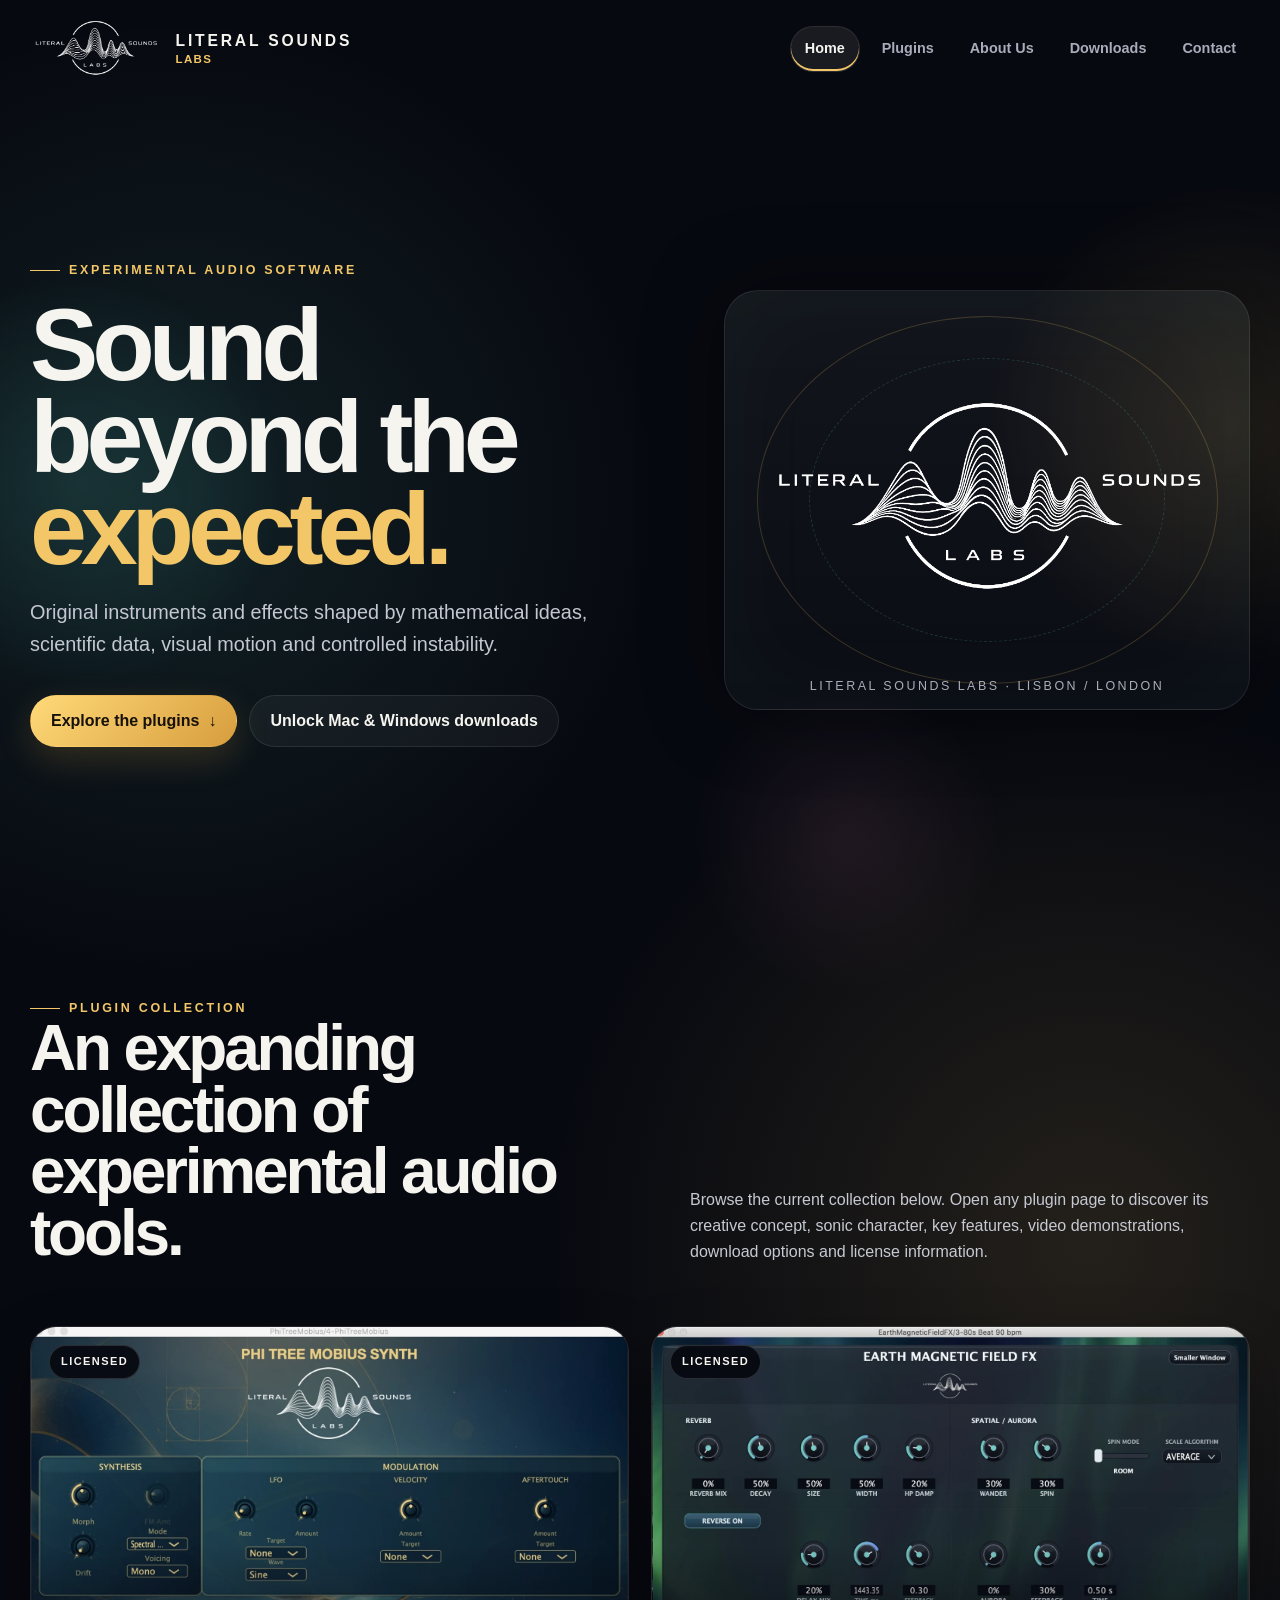
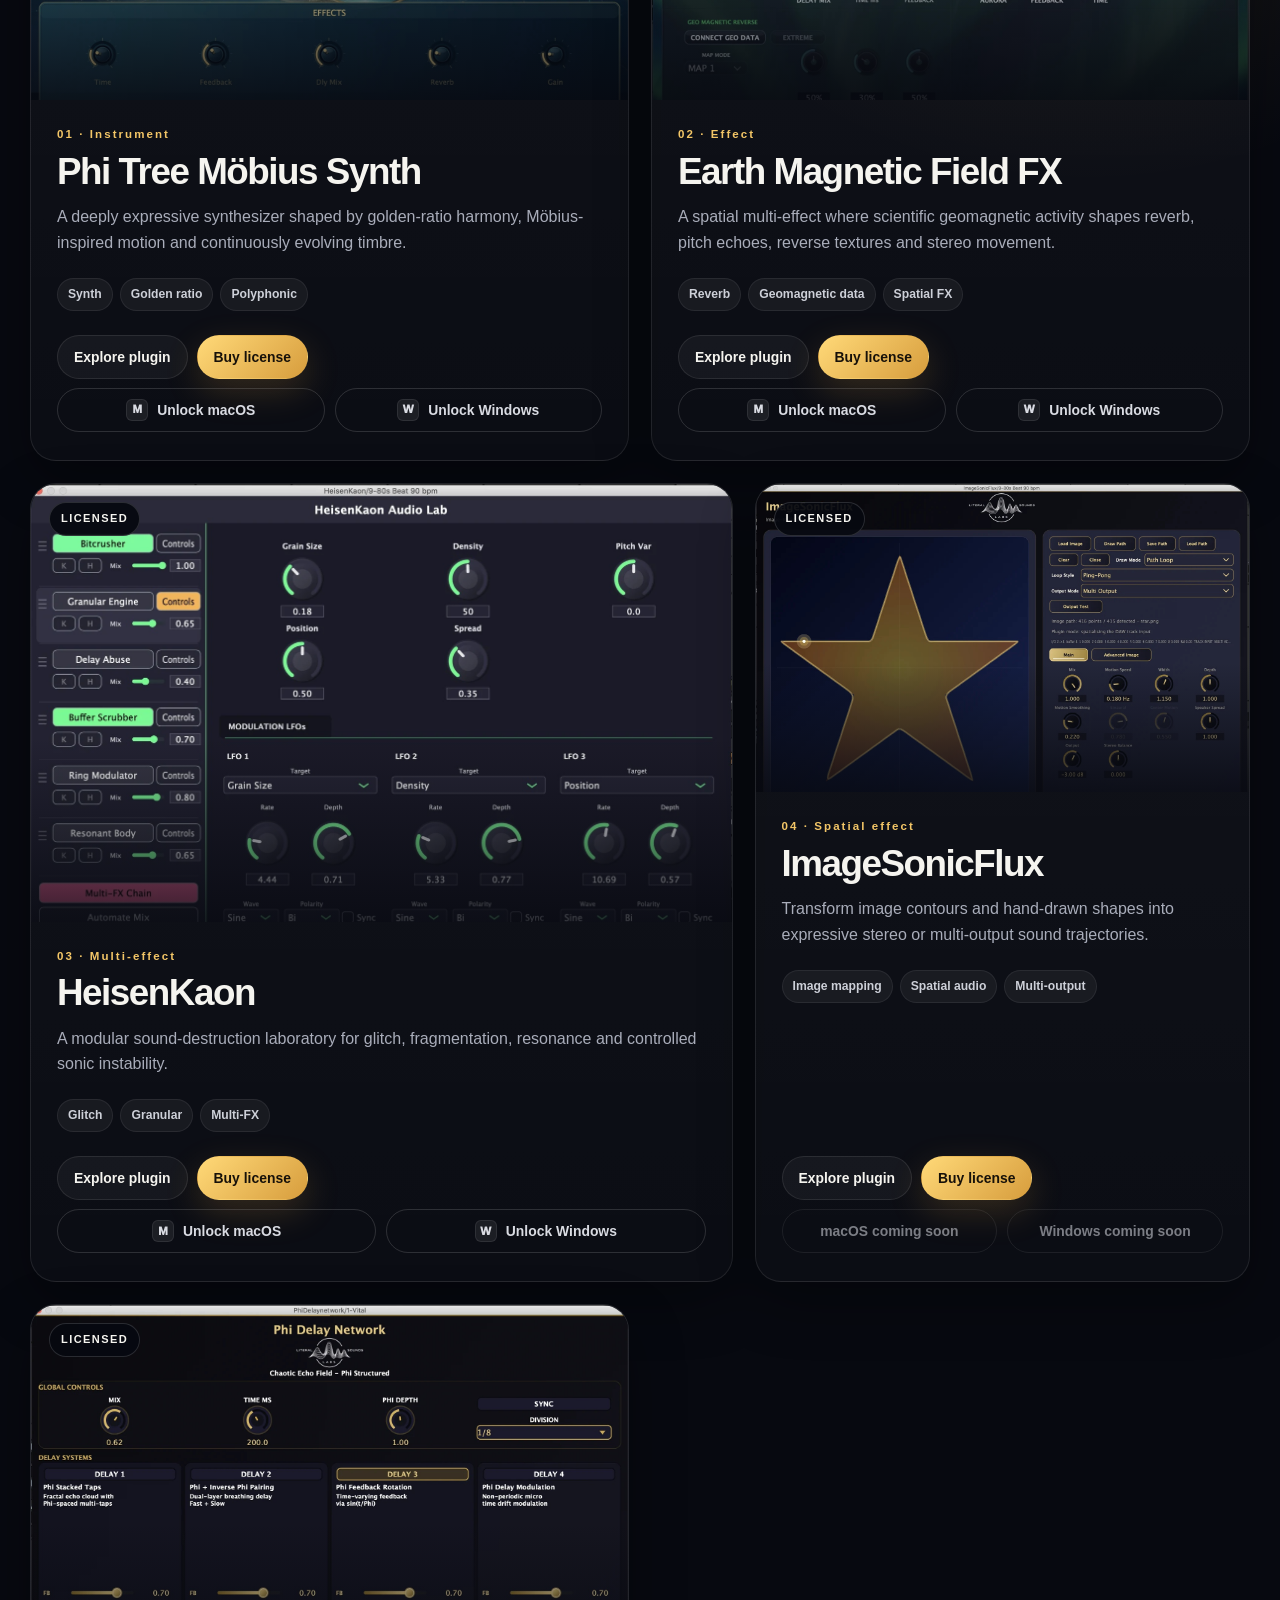
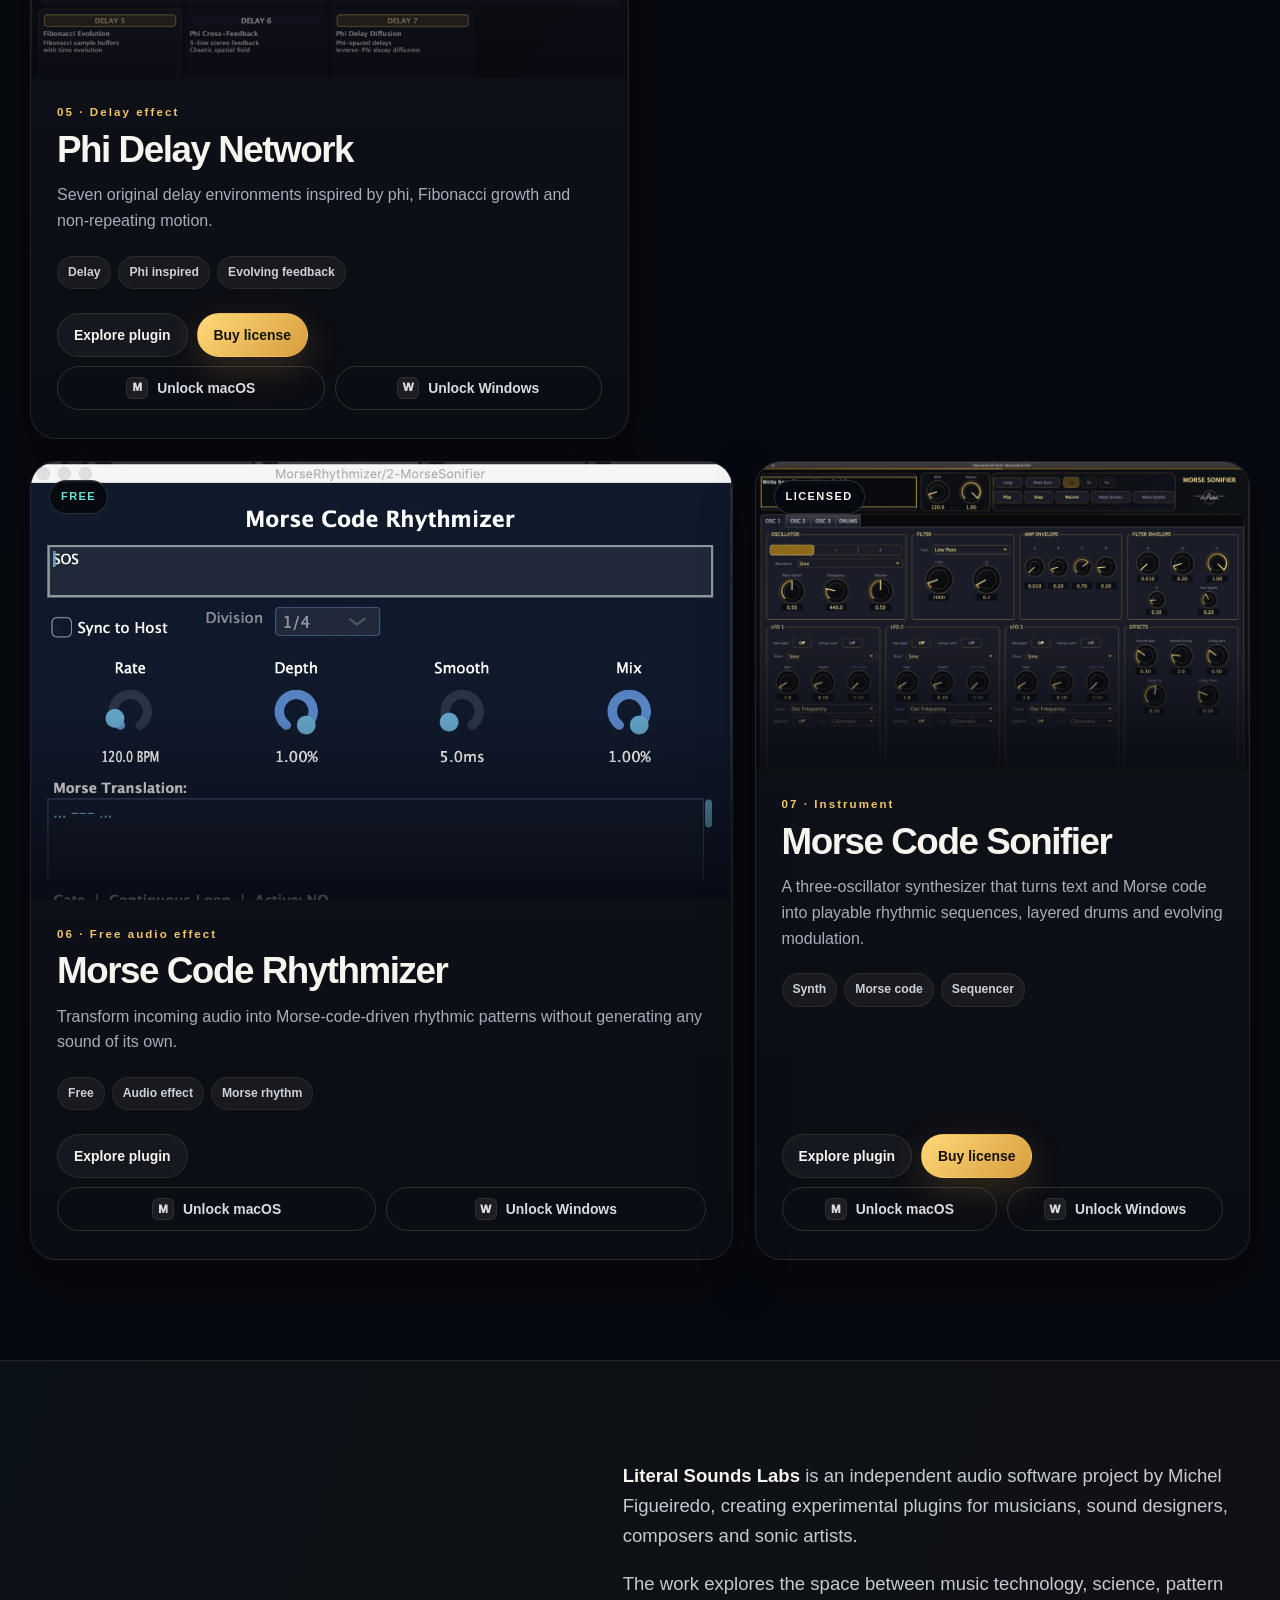
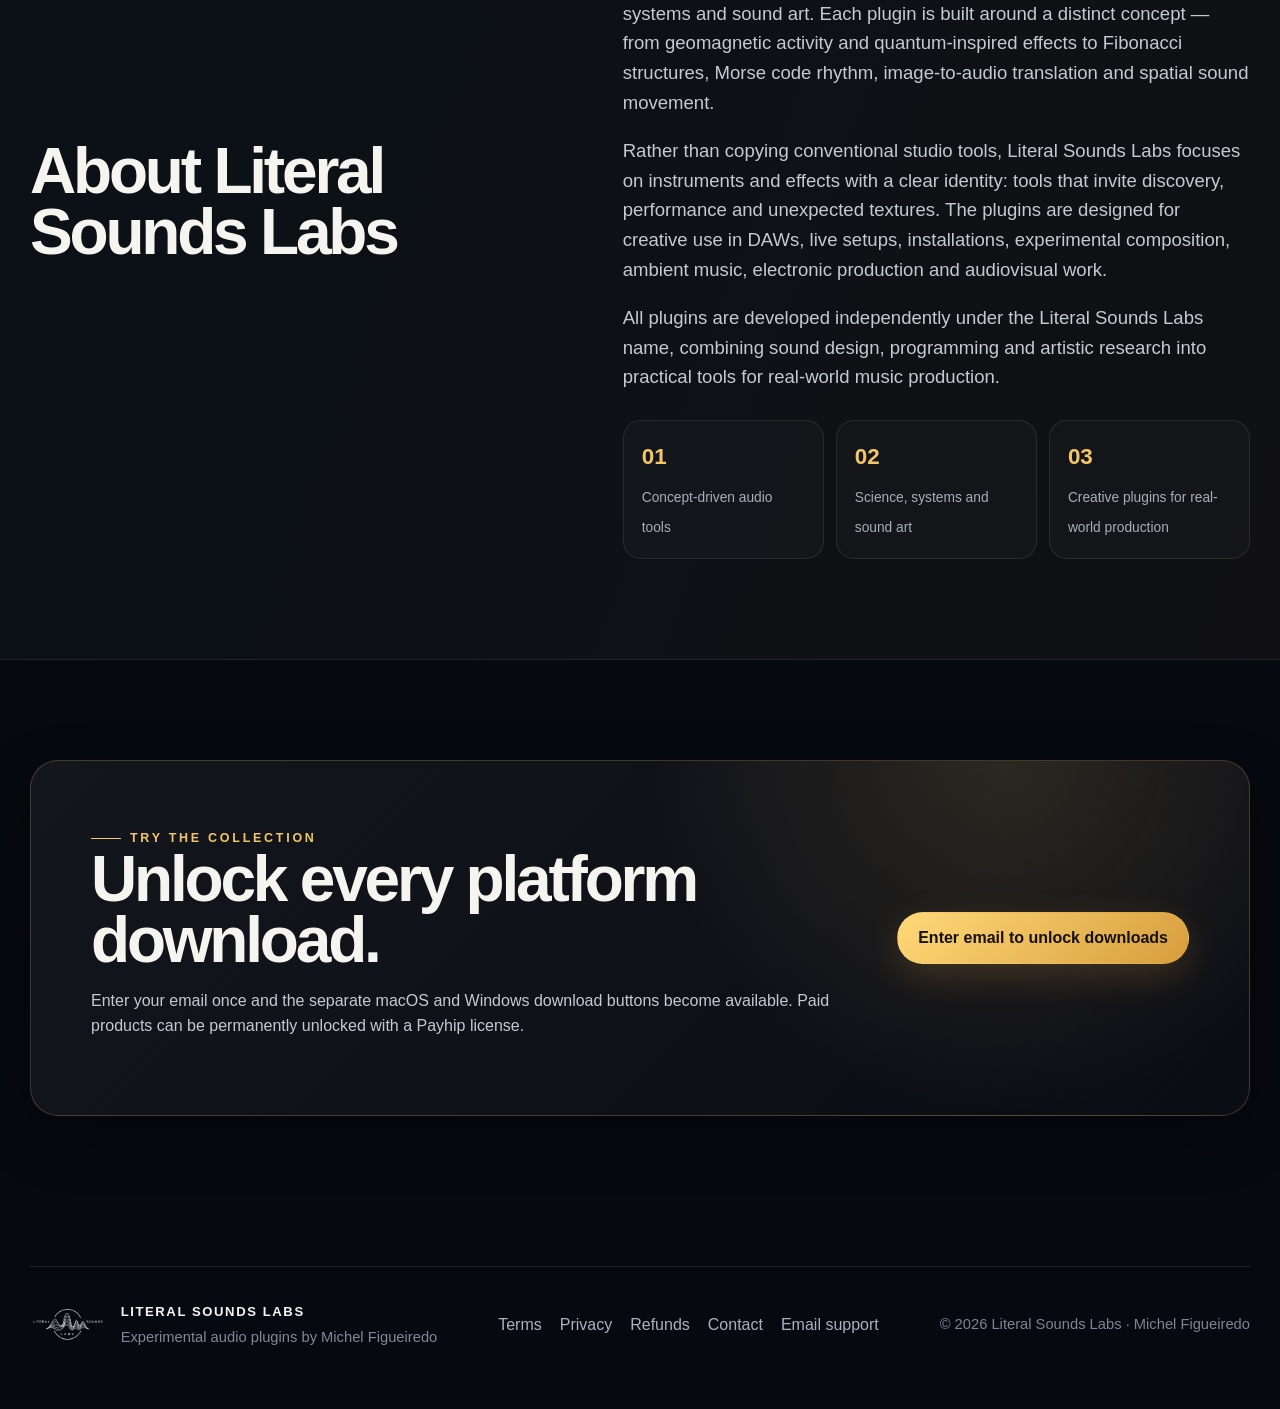
==== commit 80babeb8: "Add files via upload" ====
--- a/index.html
+++ b/index.html
@@ -20,7 +20,7 @@
 <img alt="Literal Sounds Labs logo" class="brand-logo" src="literalSoundsLogo.png"/>
 <span class="brand-label"><strong>Literal Sounds</strong><span>Labs</span></span>
 </a>
-<div class="nav-links"><a aria-current="page" data-nav="home" href="index.html">Home</a><a data-nav="plugins" href="index.html#plugins">Plugins</a><a class="optional-link" data-nav="about" href="index.html#about">About Us</a><a class="optional-link" data-nav="downloads" href="index.html#downloads">Downloads</a><a class="contact-nav-link" data-nav="contact" href="contact.html">Contact</a></div>
+<div class="nav-links"><a data-nav="home" href="index.html">Home</a><a data-nav="plugins" href="index.html#plugins">Plugins</a><a class="optional-link" data-nav="about" href="index.html#about">About Us</a><a class="optional-link" data-nav="downloads" href="index.html#downloads">Downloads</a><a class="contact-nav-link" data-nav="contact" href="contact.html">Contact</a></div>
 </nav>
 </header>
 <section class="hero" id="top">
@@ -232,6 +232,6 @@
 </form>
 </div>
 </dialog>
-<script src="assets/site.js"></script>
+<script src="assets/site.js?v=20260713-2"></script>
 </body>
 </html>
--- a/assets/styles.css
+++ b/assets/styles.css
@@ -413,7 +413,8 @@
 }
 
 /* Contact page */
-.nav-links a[aria-current="page"] {
+.nav-links a[aria-current="page"],
+.nav-links a.is-active {
   color: var(--text);
   background: rgba(255,255,255,.075);
   border: 1px solid rgba(255,255,255,.08);
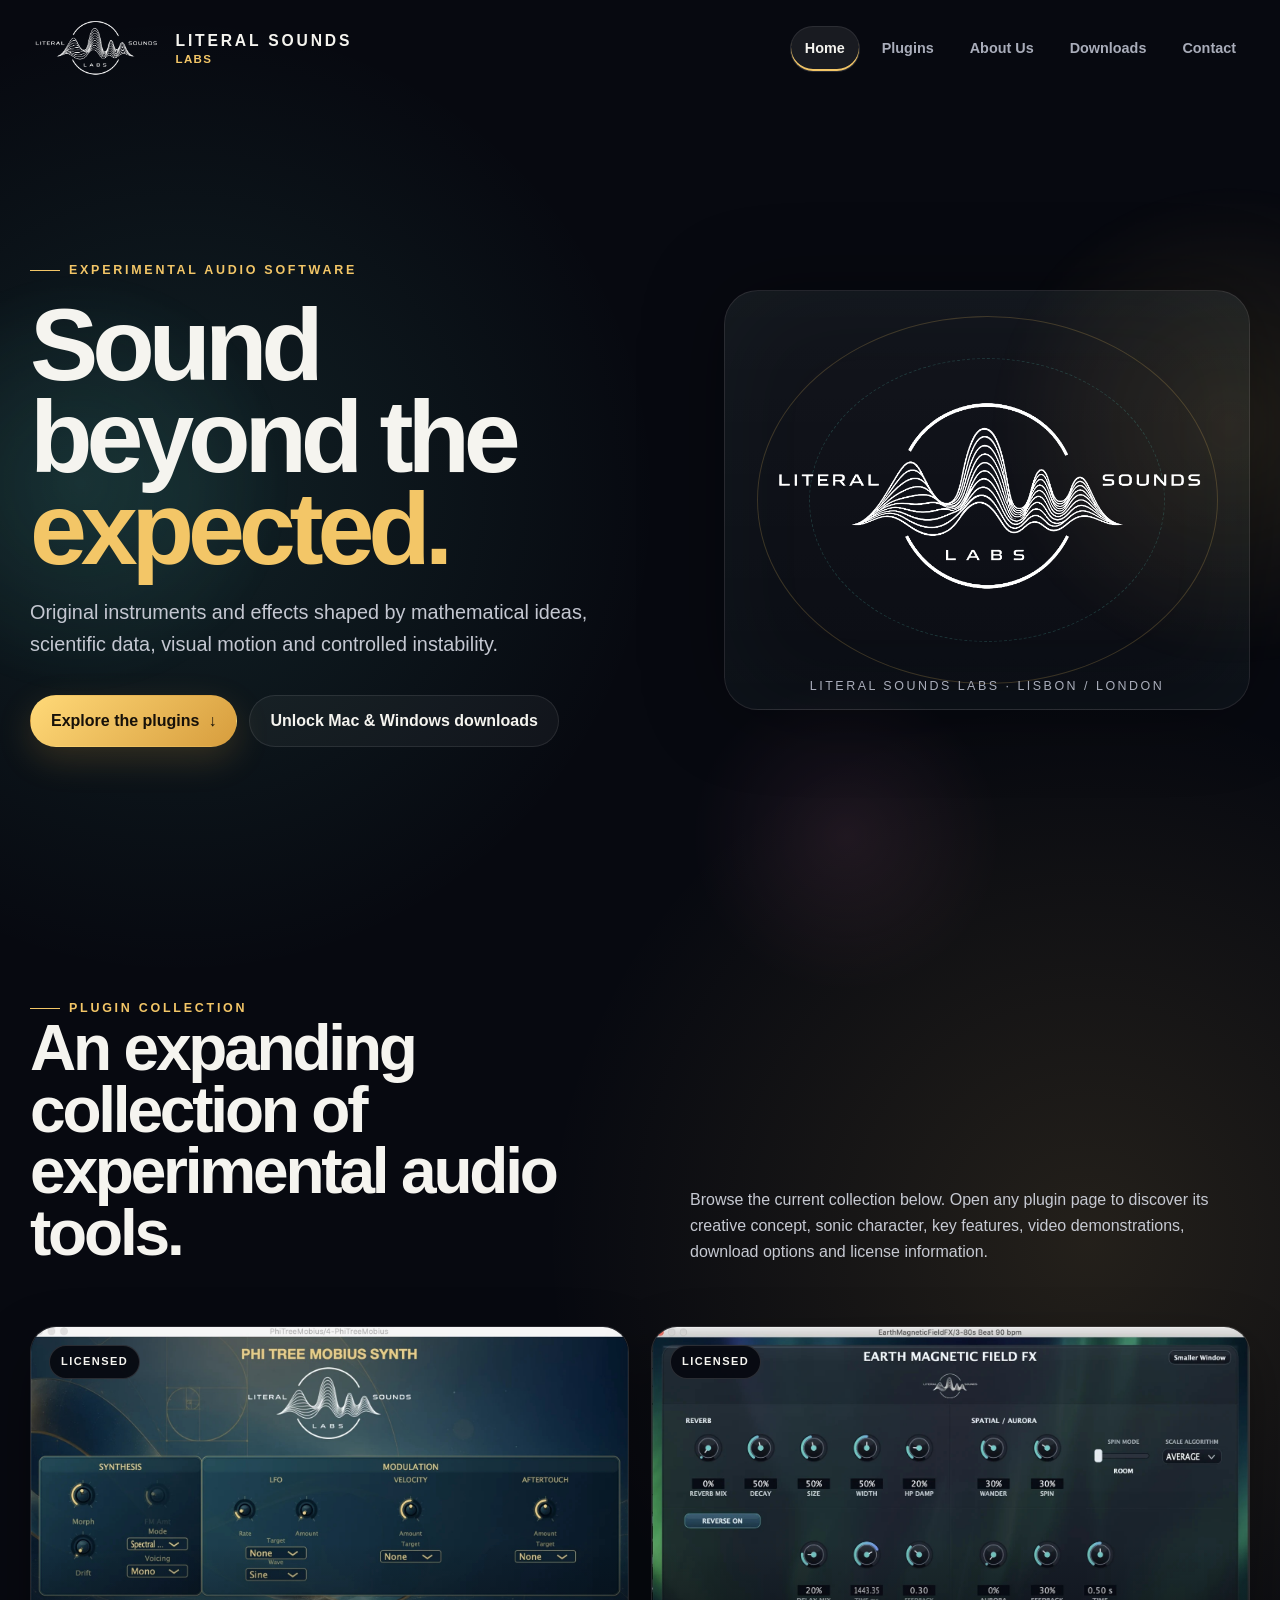
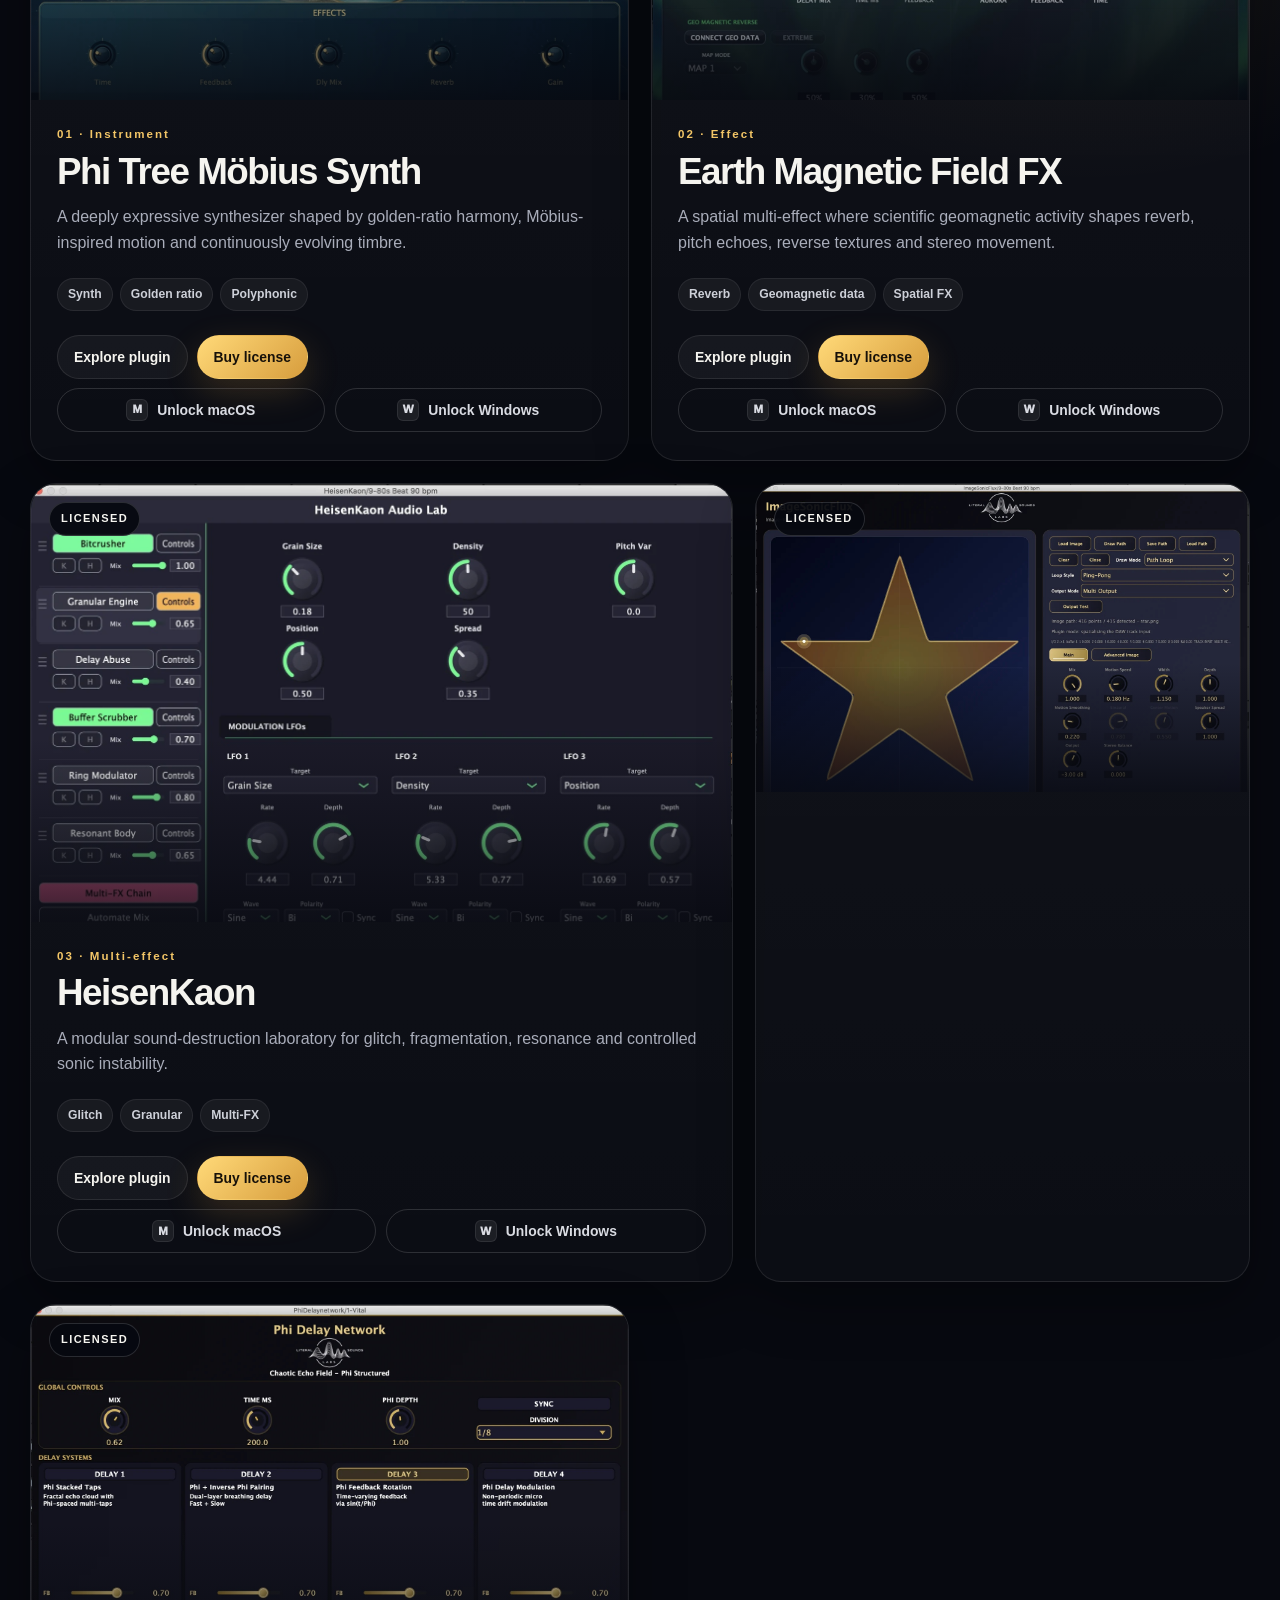
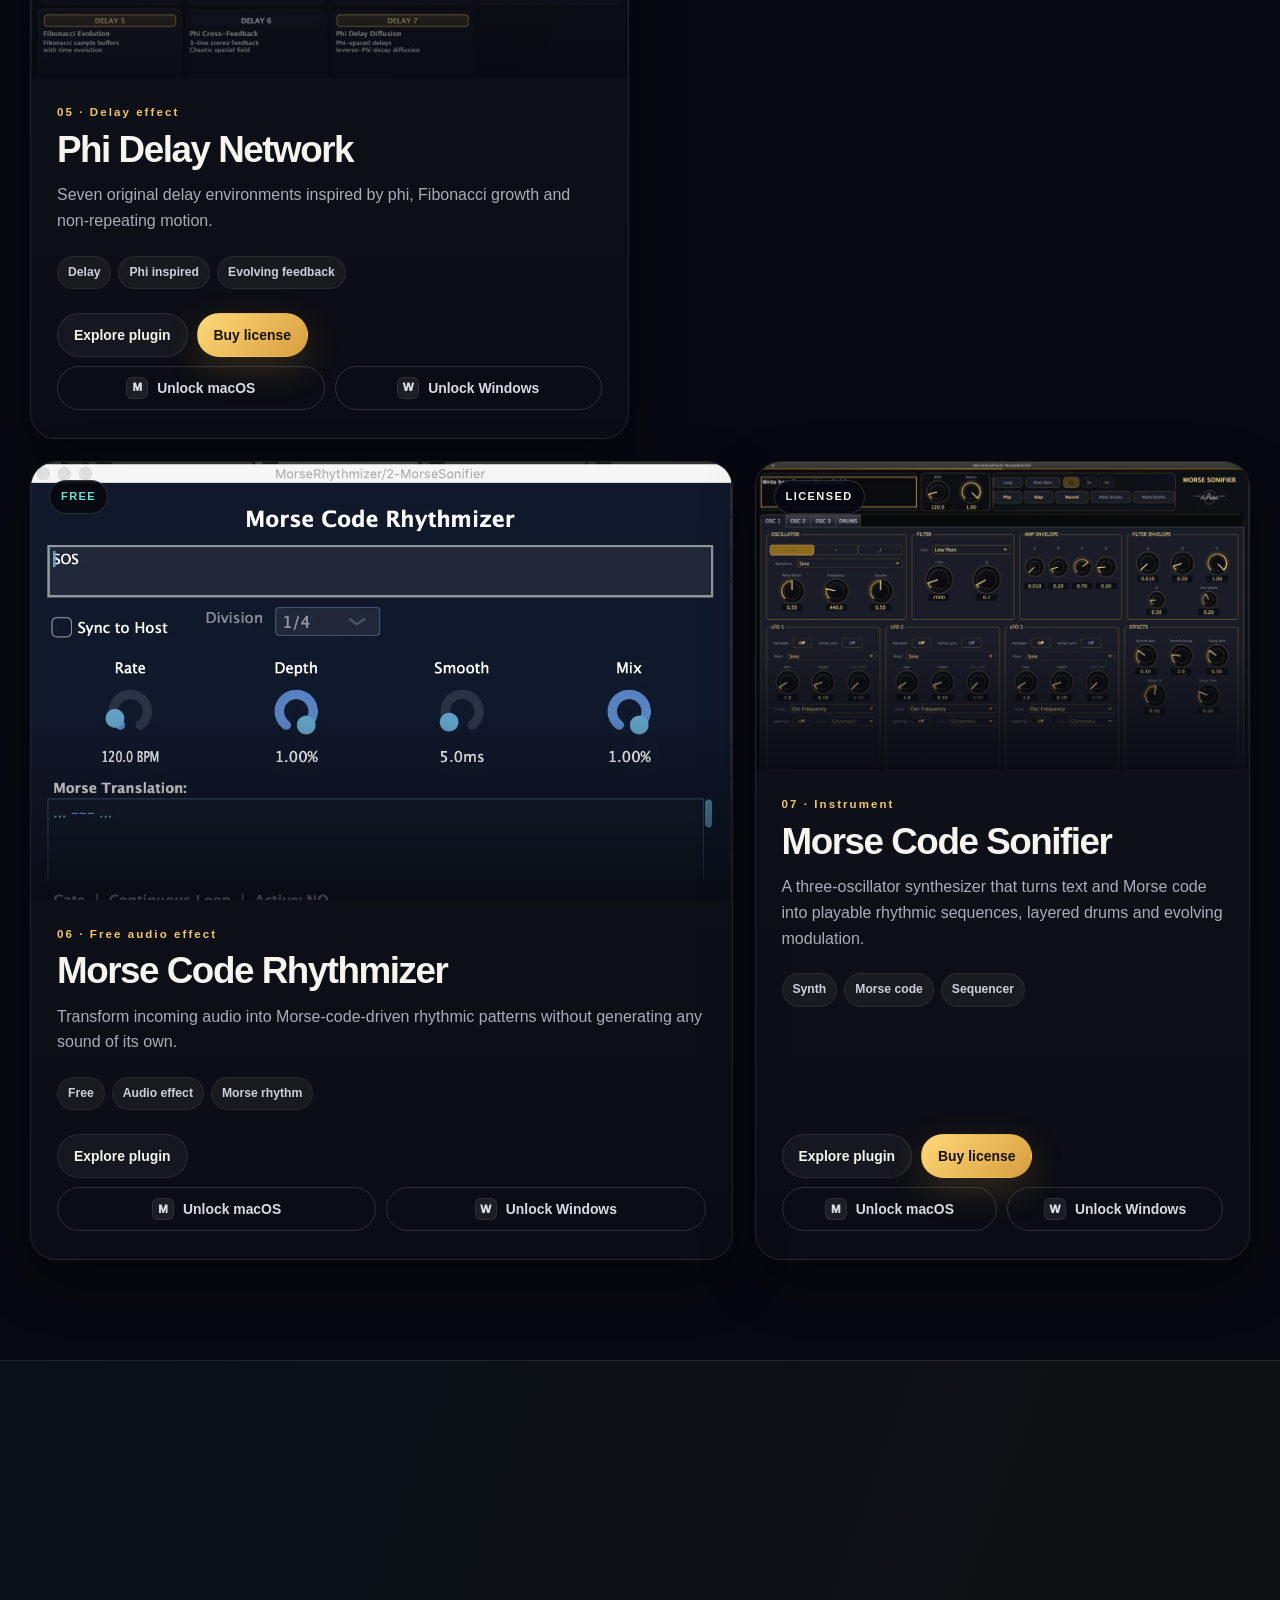
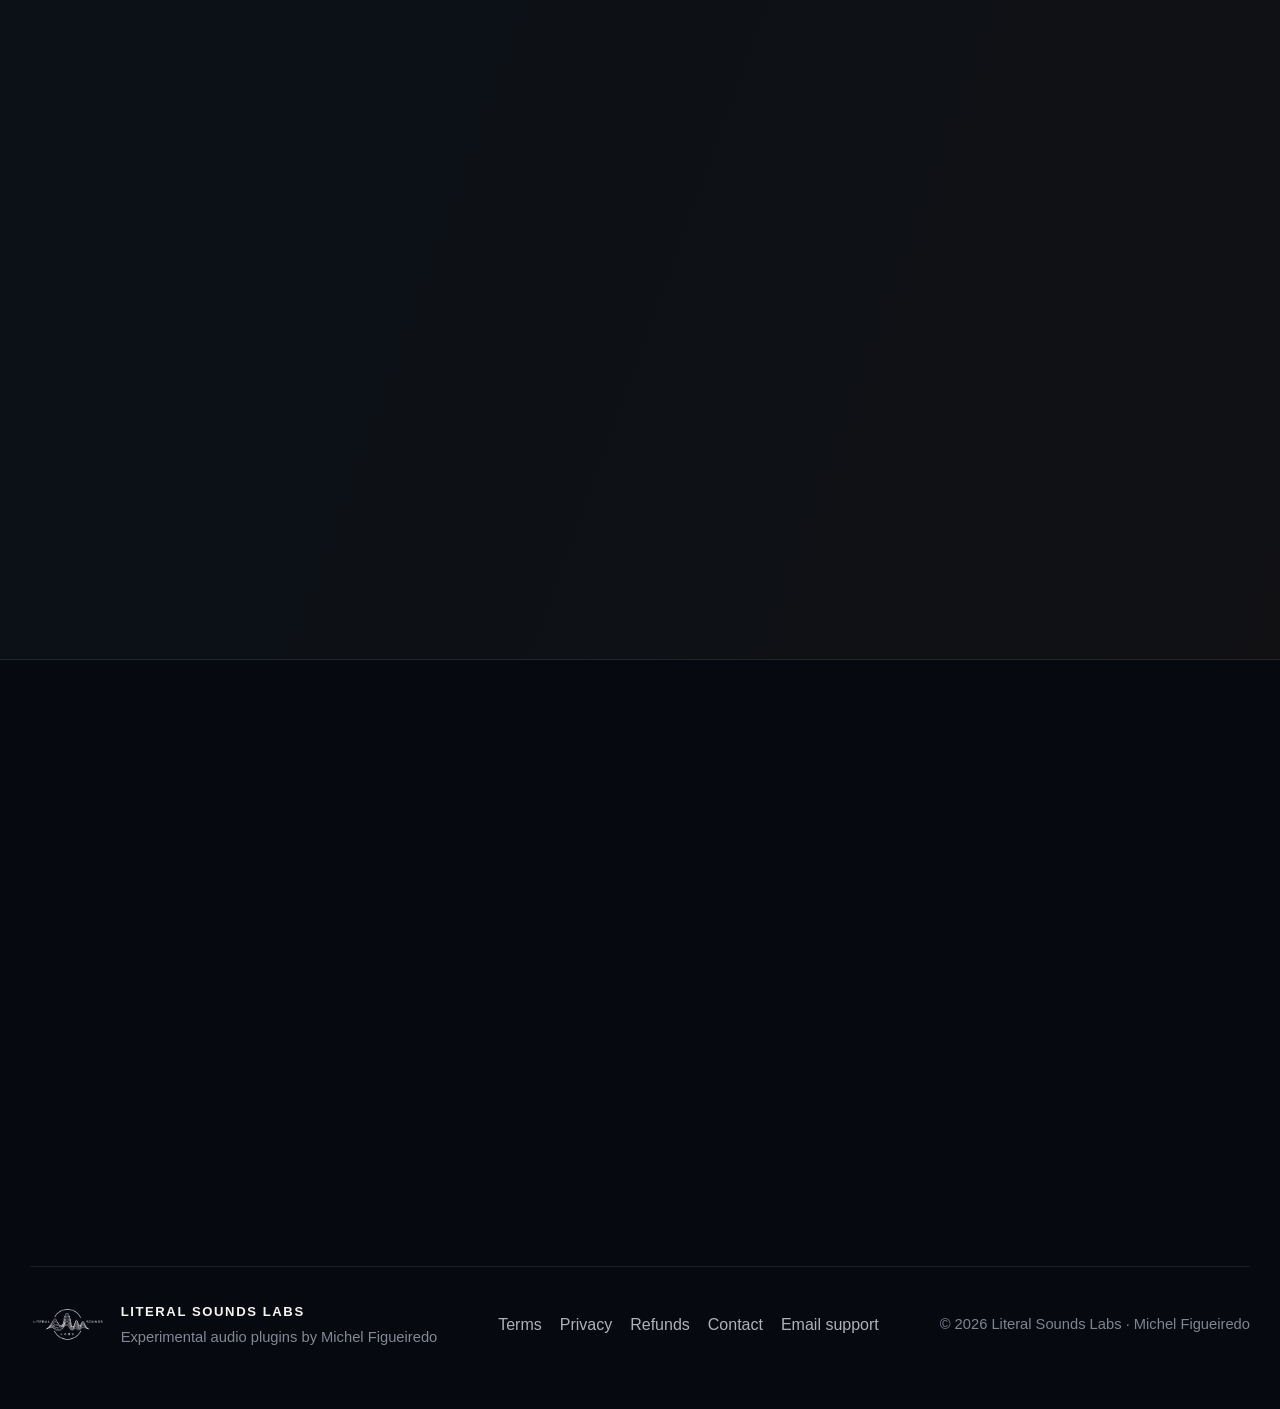
==== commit 20c4ad7b: "Update index.html" ====
--- a/index.html
+++ b/index.html
@@ -110,7 +110,7 @@
 <img alt="ImageSonicFlux plugin interface with a star path" loading="lazy" src="assets/image-sonic-flux.jpg"/>
 <span class="card-badge">Licensed</span>
 </div>
-<div class="card-body">
+<!--<div class="card-body">
 <span class="card-index">04 · Spatial effect</span>
 <h3>ImageSonicFlux</h3>
 <p>Transform image contours and hand-drawn shapes into expressive stereo or multi-output sound trajectories.</p>
@@ -120,7 +120,7 @@
 <div class="platform-downloads compact"><button class="btn btn-ghost platform-button unavailable-download" disabled="" type="button">macOS coming soon</button><button class="btn btn-ghost platform-button unavailable-download" disabled="" type="button">Windows coming soon</button></div>
 <a class="btn btn-primary" href="https://payhip.com/b/Zqare" rel="noopener" target="_blank">Buy license</a>
 </div>
-</div>
+</div> -->
 </article>
 <article class="plugin-card reveal">
 <div class="card-media">
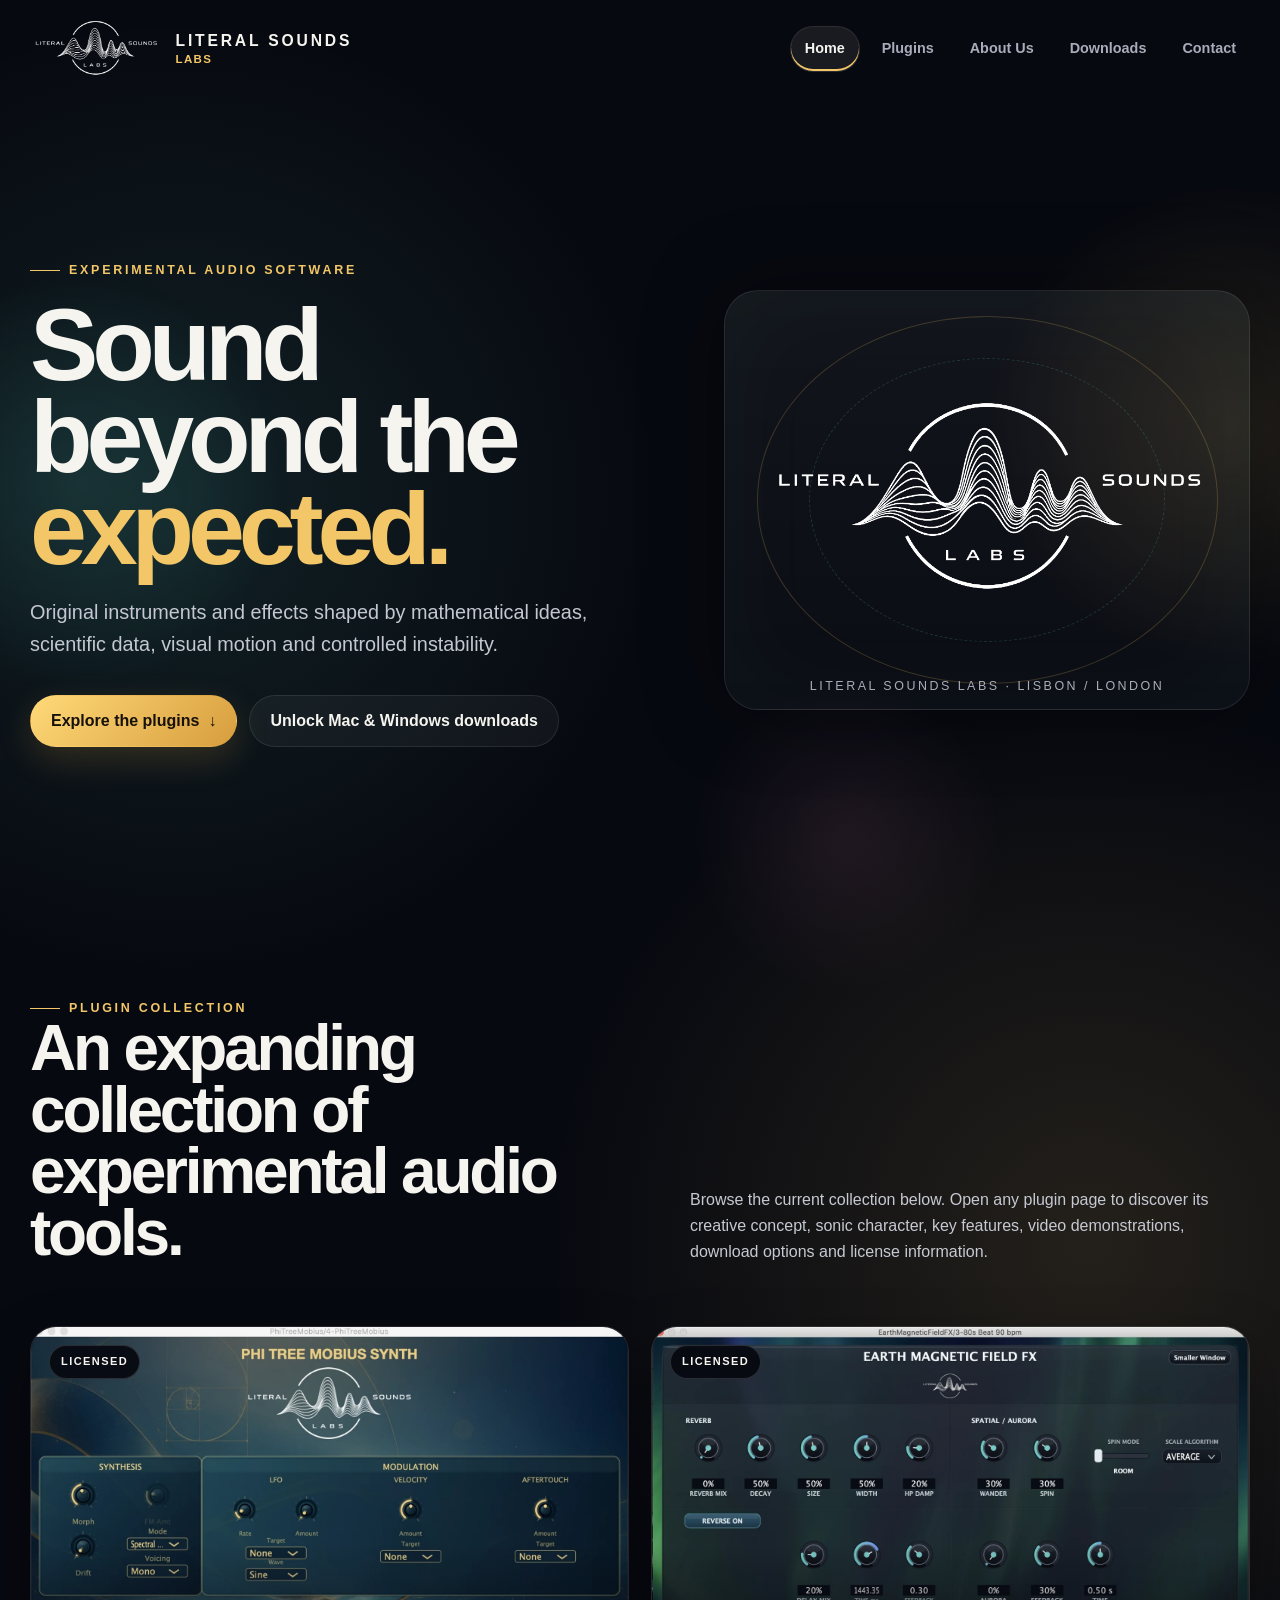
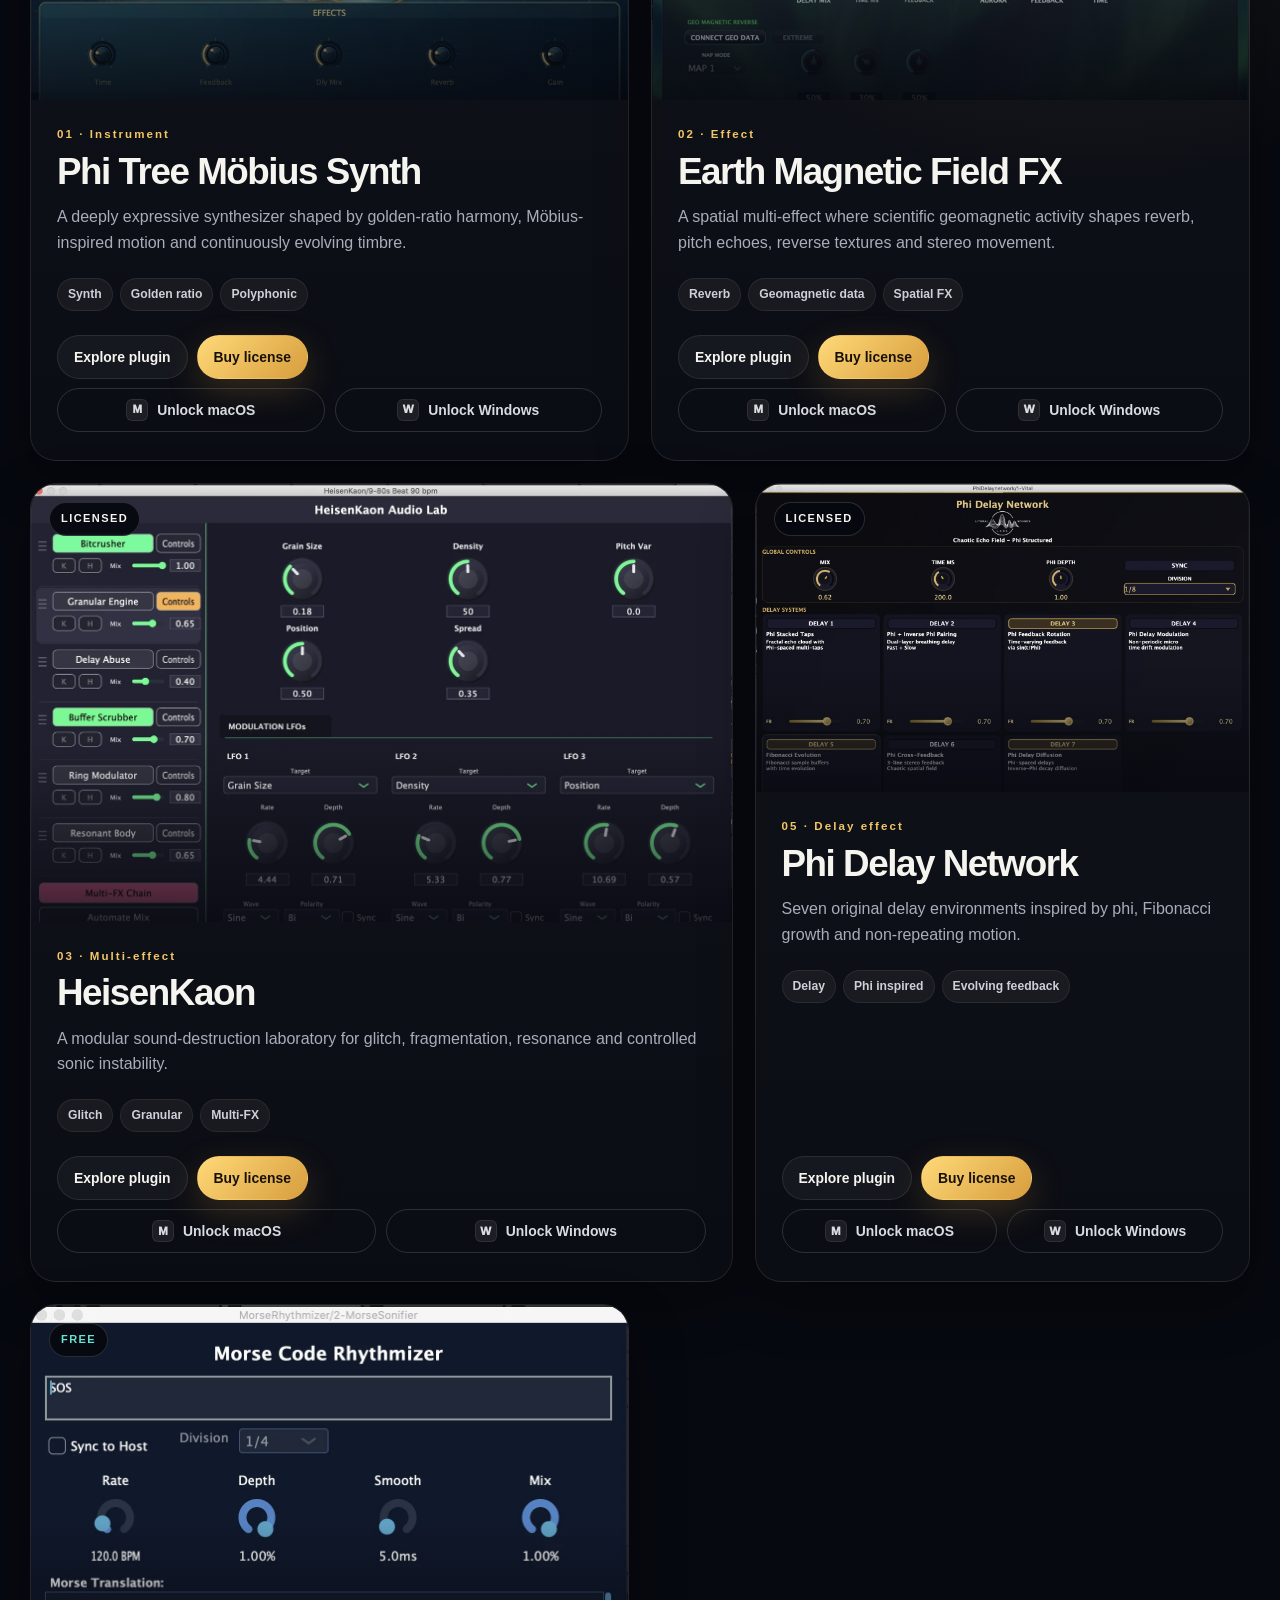
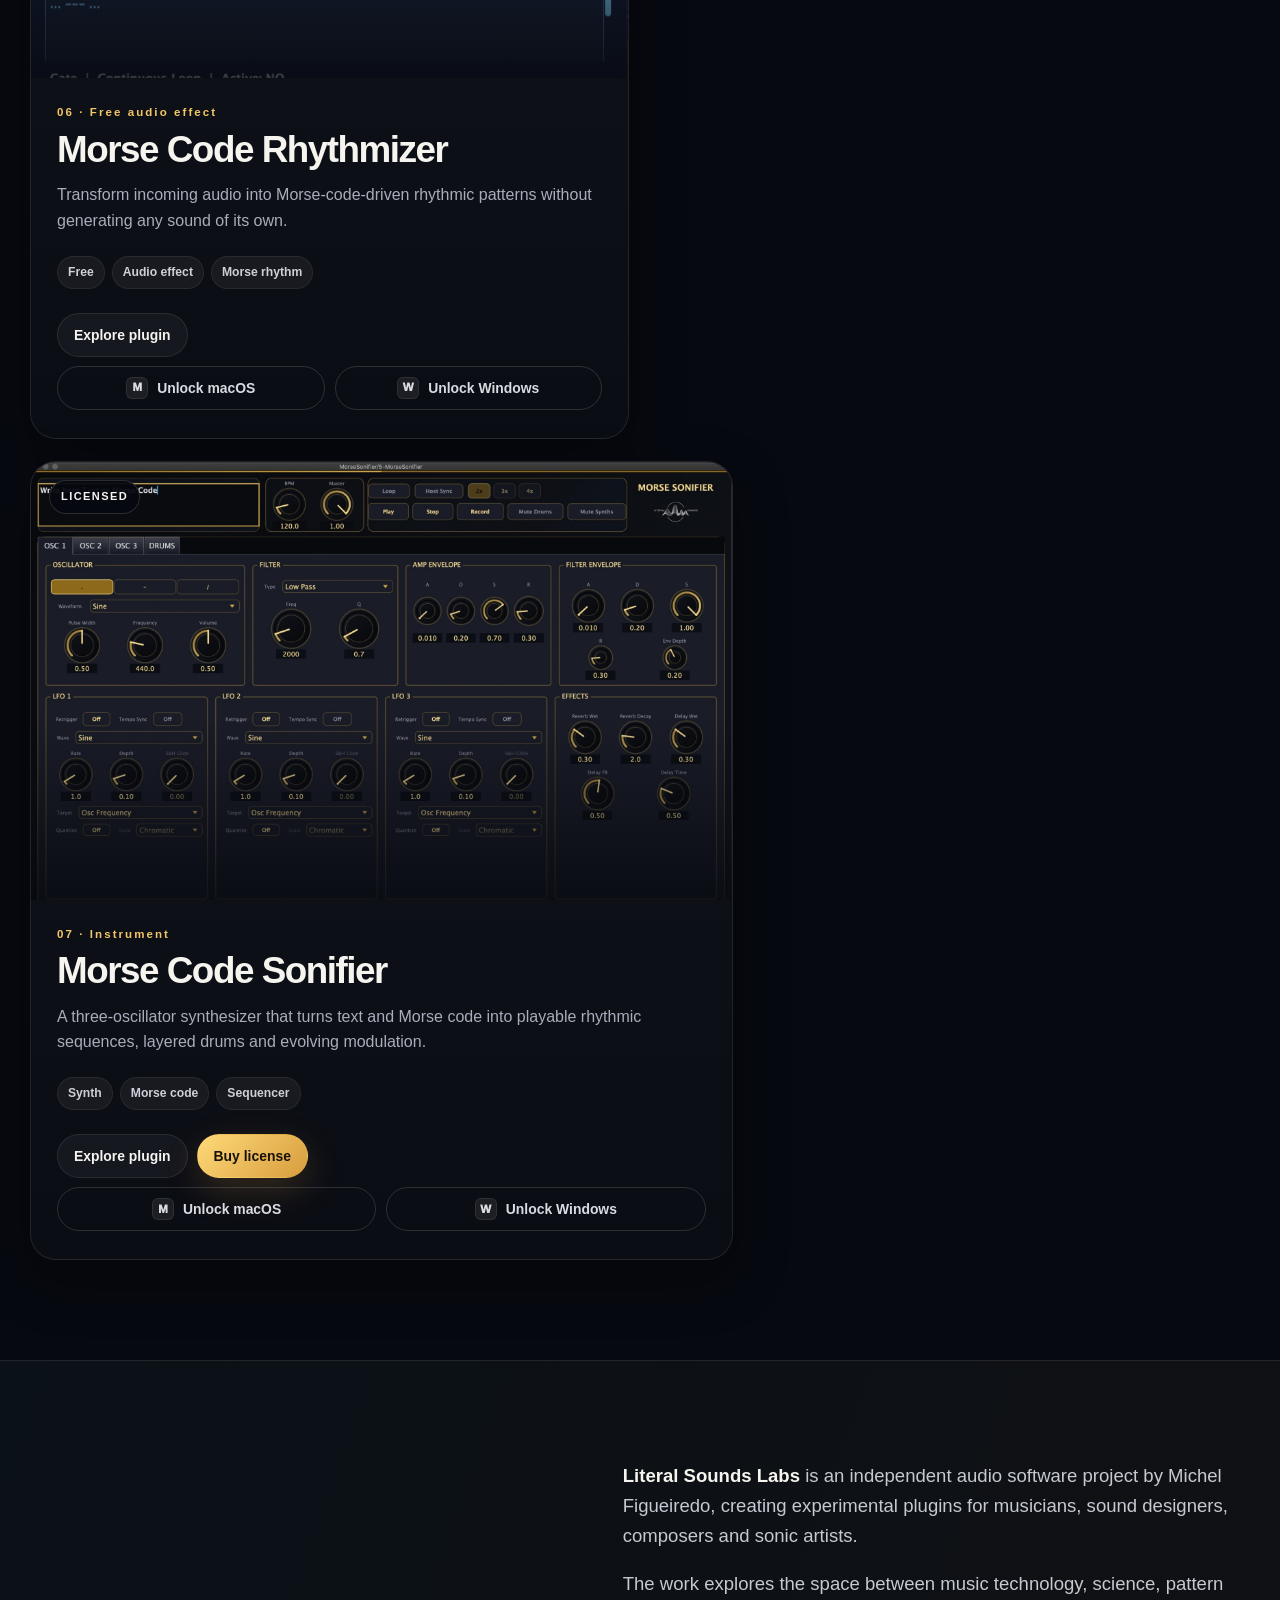
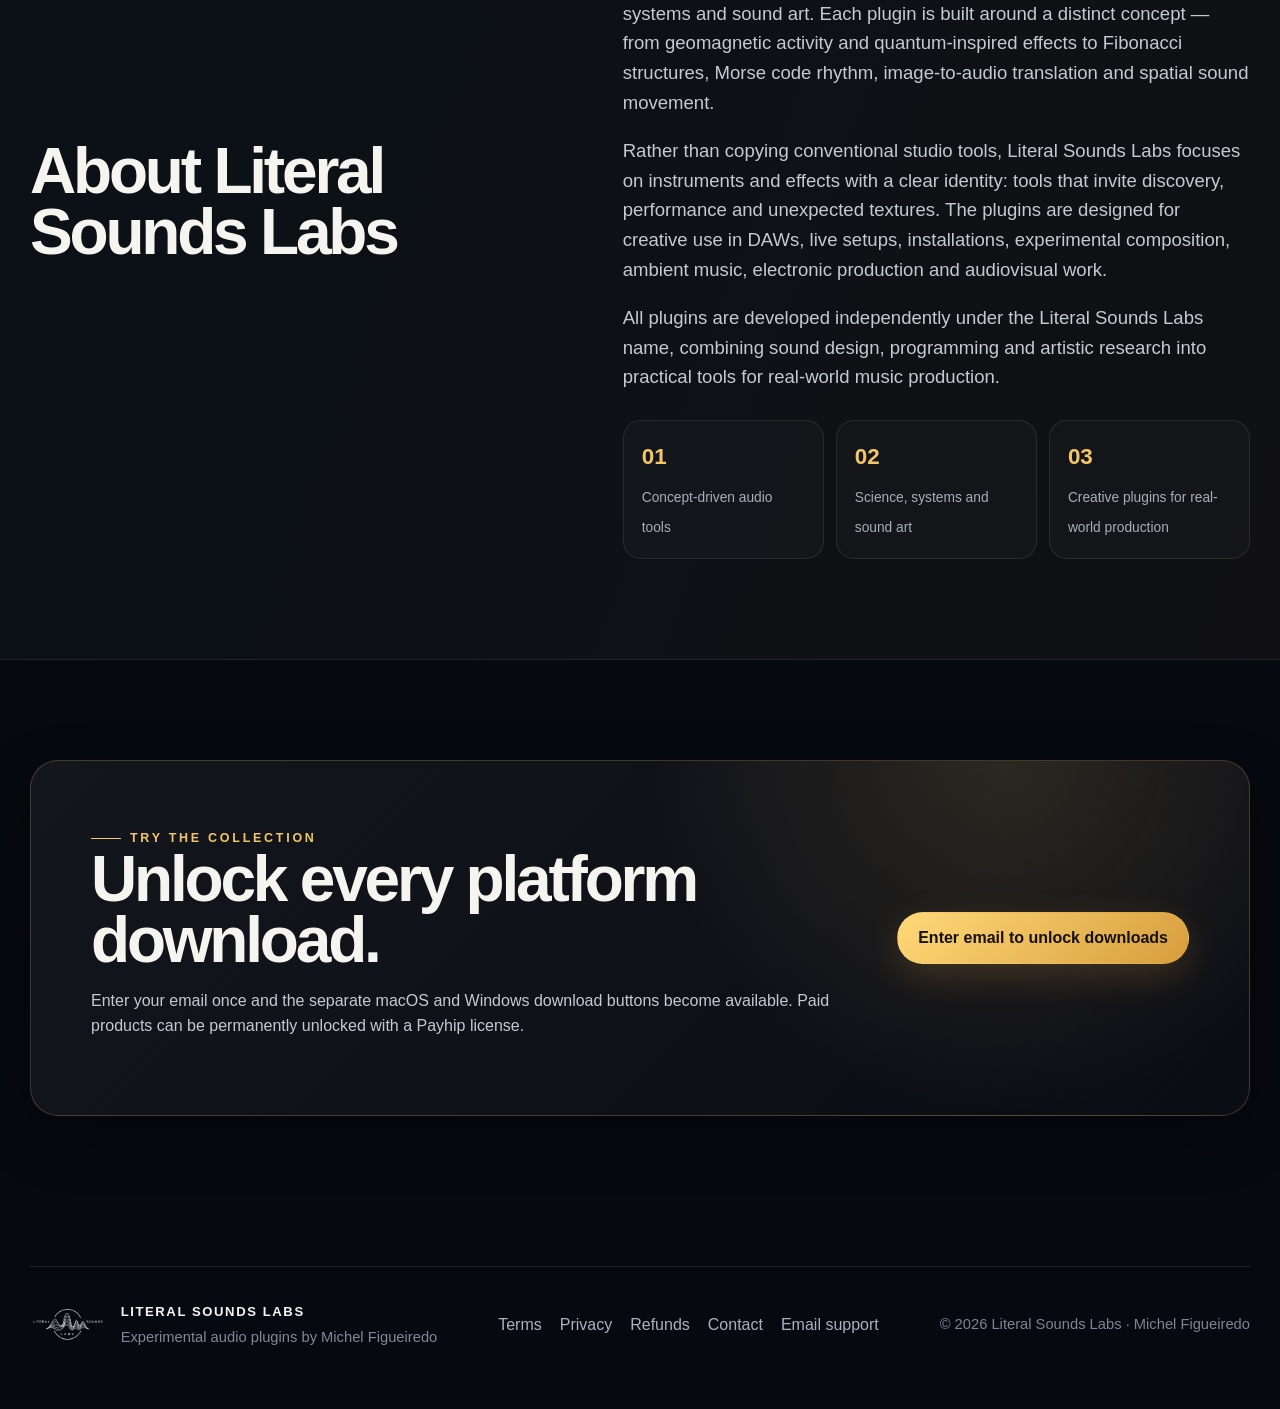
==== commit da9661ab: "Update index.html" ====
--- a/index.html
+++ b/index.html
@@ -105,12 +105,12 @@
 </div>
 </div>
 </article>
-<article class="plugin-card reveal">
+<!-- article class="plugin-card reveal">
 <div class="card-media">
 <img alt="ImageSonicFlux plugin interface with a star path" loading="lazy" src="assets/image-sonic-flux.jpg"/>
 <span class="card-badge">Licensed</span>
 </div>
-<!--<div class="card-body">
+<div class="card-body">
 <span class="card-index">04 · Spatial effect</span>
 <h3>ImageSonicFlux</h3>
 <p>Transform image contours and hand-drawn shapes into expressive stereo or multi-output sound trajectories.</p>
